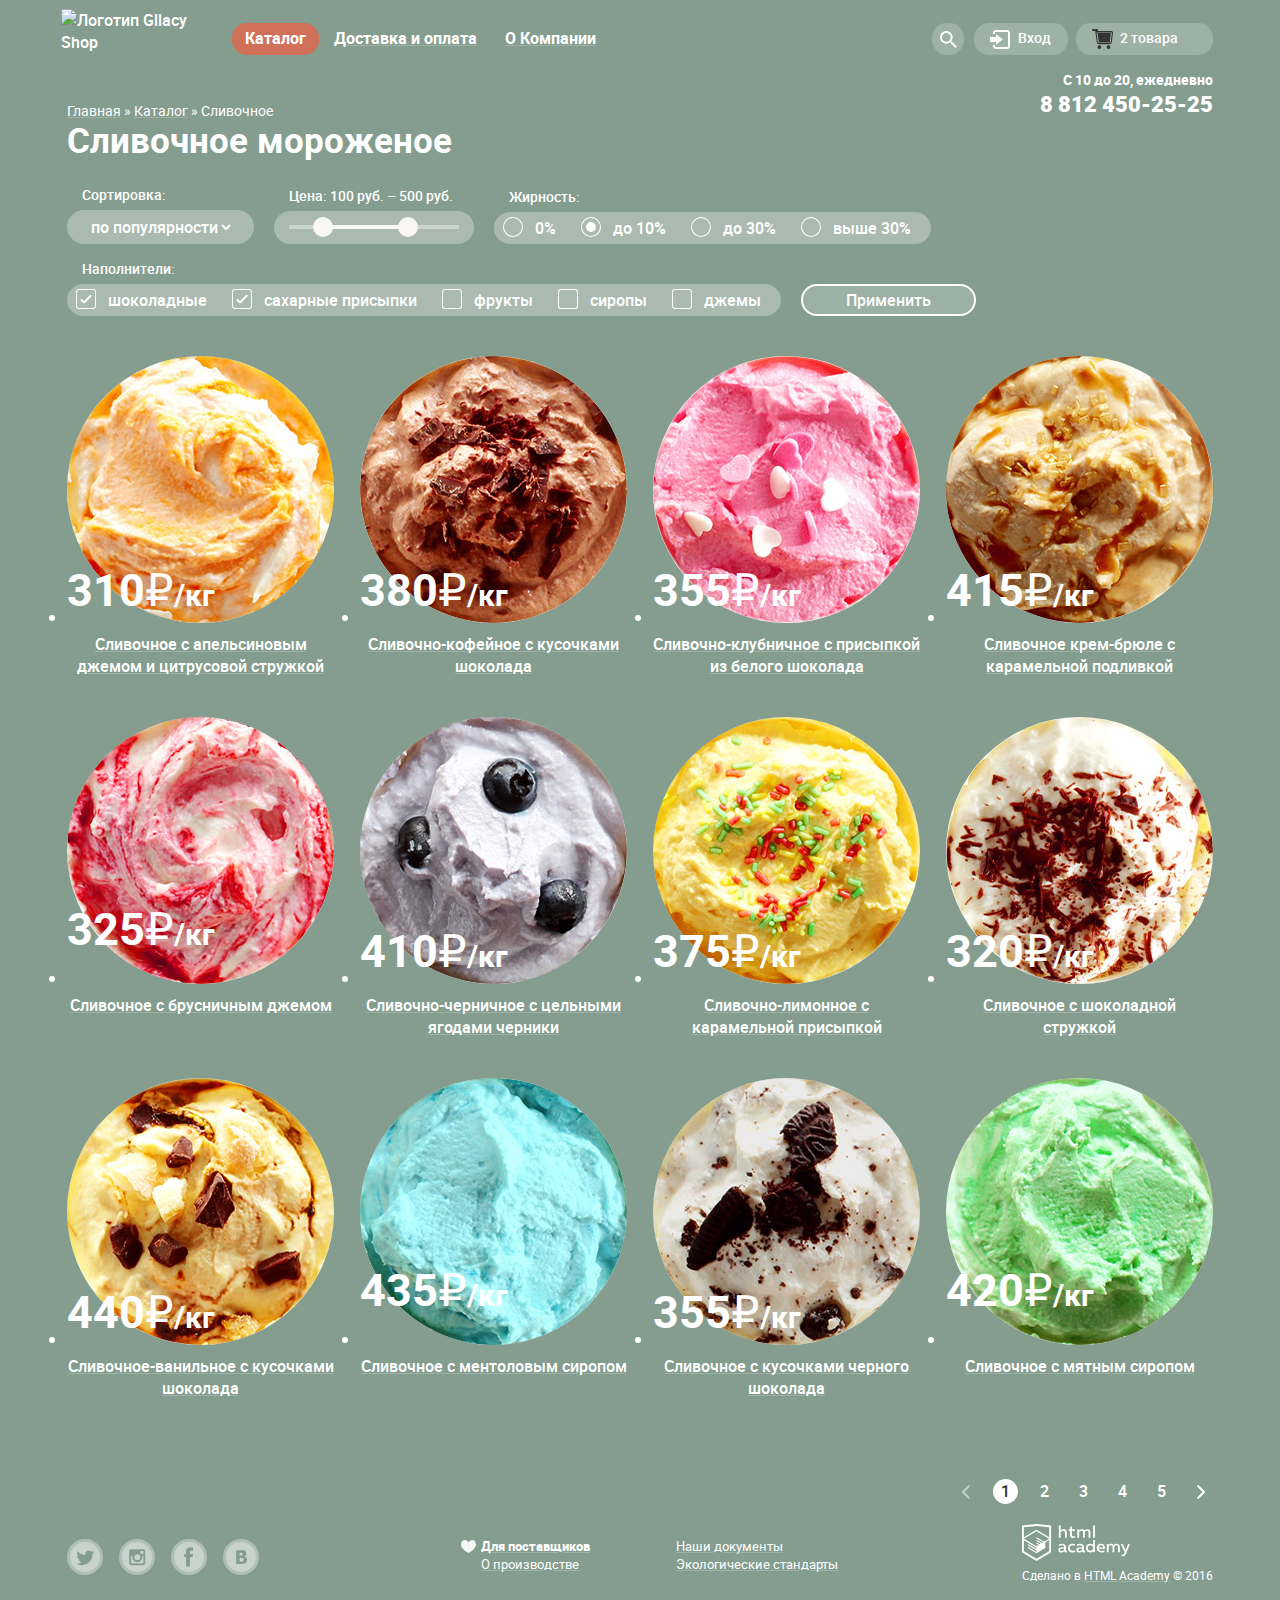
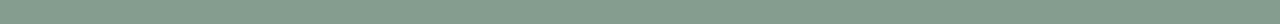
==== catalog-creamy.html @ 4dccfd4b "Добавил слайдер" ====
<!DOCTYPE html>
<html lang="ru">
	
	<head>	
		<meta charset="utf-8">
		<title>HTML Academy: Глейси-каталог-сливочное</title>
		<link rel="stylesheet" href="css/normalize.css">
		<link rel="stylesheet" href="css/style.css">
	</head>
	
	<body>
		
		<header class="main-header">
			<div class="container clearfix">
			
				<div class="logo-container">
					<a href="index.html">
						<img class="logo" src="img/logo.svg" alt="Логотип Gllacy Shop" width="154" height="64">
					</a>
				</div>
				
				<nav class="main-navigation">
					<ul>
						<li class="main-navigation-catalog main-navigation-item">
							<a class="active">Каталог</a>
							
								<ul class="sub-menu hide">
									<li>
										<a class="sub-menu-header" href="#">Новинки</a>
									</li>
									<li>
										<a class="active">Сливочное</a>
									</li>
									<li>
										<a href="#">Щербеты</a>
									</li>
									<li>
										<a href="#">Фруктовый лед</a>
									</li>
									<li>
										<a href="#">Мелорин</a>
									</li>
								</ul>
							
						</li>
						<li class="main-navigation-item">
							<a href="#">Доставка и оплата</a>
						</li>
						<li class="main-navigation-item">
							<a href="#">О Компании</a>
						</li>
					</ul>
				</nav>
			
				<div class="user-block">
					<a class="search-toggle user-block-item" href="#"></a>
					
						<form class="search-form user-block-form hide">
							<div class="field-container">
								<input type="search" name="search" id="search-field" placeholder="Что ищем&#63;">
								<label class="hide" for="search-field">Что ищем&#63;</label>
							</div>
						</form>
					
					<a class="login-toggle user-block-item" href="#">Вход</a>
					
						<form class="login-form user-block-form hide">
							<div class="field-container">
								<input type="email" name="login-email" id="login-email-field" placeholder="Электронная почта">
								<label class="hide" for="login-email-field">Электронная почта</label>
							</div>
							<div class="field-container">
								<input type="password" name="password" id="password-field" placeholder="Пароль">
								<label class="hide" for="password-field">Пароль</label>
							</div>
							<a class="btn" href="#">Войти</a>
							
							<a class="recover" href="#">Забыли пароль&#63;</a>
							<a class="registration" href="#">Новая регистрация</a>
							
						</form>
					
					<a class="bucket-full-toggle user-block-item" href="#">2 товара</a>
					
						<form class="bucket-form user-block-form hide">
							<table>
								
								<tr>
									<td class="cell-1">
										<button class="delete-from-bucket"></button>
									</td>
									<td class="cell-2">
										<div class="bucket-product-photo-container">
											<img class="bucket-product-photo" src="img/product/cream-orange.jpg"
													alt="Сливочное с апельсиновым джемом и цитрусовой стружкой" 
													width="33" height="33">
										</div>
									</td>
									<td class="cell-3">
										<div>Пломбир с апельсиновым джемом</div>
									</td>
									<td class="cell-4">
										<div>1,5 кг х <span class="price-per-kg">200 руб.</span></div>
									</td>
									<td class="cell-5">
										<div>300 руб.</div>
									</td>
								</tr>
								
								<tr>
									<td class="cell-1">
										<button class="delete-from-bucket"></button>
									</td>
									<td class="cell-2">
										<div class="bucket-product-photo-container">
											<img class="bucket-product-photo" src="img/product/strawberry-chocolate.jpg"
													alt="Клубничный пломбир с присыпкой из белого шоколада" 
													width="33" height="33">
										</div>
									</td>
									<td class="cell-3">
										<div>
											Клубничный пломбир с присыпкой из белого шоколада
										</div>
									</td>
									<td class="cell-4">
										<div>1,5 кг х <span class="price-per-kg">300 руб.</span></div>
									</td>
									<td class="cell-5">
										<div>450 руб.</div>
									</td>
								</tr>
								
							</table>
							
							<div class="total">Итого&#58; 750 руб.</div>
							
							<input type="submit" value="Оформить заказ">
						</form>
					
					<div class="header-contacts">
						<p>
							С 10 до 20, ежедневно
							<div class="header-telephone">
								8 812 450-25-25
							</div>
						</p>
					</div>
					
				</div>
				
			</div>
			
		</header>
		
		<div class="main container">
		
			<div class="breadcrumbs">
					<ul>
						<li><a href="index.html">Главная</a>  &raquo;</li>
						<li><a href="#">Каталог</a> &raquo;</li>
						<li><a href="#">Сливочное</a></li>
					</ul>
				</div>
			
			<h1>Сливочное мороженое</h1>
			
			<form class="filters">
			
				<div class="filter-container">
					<label for="sort">Сортировка:</label>
					<div class="filter popularity-filter">
						<select name="sort" id="sort">
							<option value="popularity" selected>по популярности</option>
						</select>
					</div>
				</div>

				<div class="filter-container">
					<label for="price">Цена: 100 руб. &ndash; 500 руб.</label>
					<div class="filter price-filter">
							<div class="scale">
								<div class="bar"></div>
							</div>
							<div class="toggle toggle-min"></div>
							<div class="toggle toggle-max"></div>
					</div>
				</div>
				
				<div class="filter-container">
					<span>Жирность:</span>
					<div class="filter fat-filter">

						<input type="radio" id="fat-0" name="fat" value="0">
						<label for="fat-0">
							<span class="radio-indicator"></span>
							0%
						</label>

						<input type="radio" id="fat-up-to-10" name="fat" value="<10" checked>
						<label for="fat-up-to-10">
							<span class="radio-indicator"></span>
							до 10%
						</label>

						<input type="radio" id="fat-up-to-30" name="fat" value="<30">
						<label for="fat-up-to-30">
							<span class="radio-indicator"></span>
							до 30%
						</label>

						<input type="radio" id="fat-above-30" name="fat" value=">30">
						<label for="fat-above-30">
							<span class="radio-indicator"></span>
							выше 30%
						</label>
					</div>
				</div>
				
				<div class="filter-container">
				<span>Наполнители:</span>
					<div class="filter fill-filter">

						<input type="checkbox" id="filler-chocolate" name="filler"
									value="chocolate" checked>
						<label for="filler-chocolate">
							<span class="checkbox-indicator"></span>
							шоколадные
						</label>

						<input type="checkbox" id="filler-sugar" name="filler"
									value="sugar" checked>
						<label for="filler-sugar">
							<span class="checkbox-indicator"></span>
							сахарные присыпки
						</label>

						<input type="checkbox" id="filler-fruit" name="filler"
									value="fruit">
						<label for="filler-fruit">
							<span class="checkbox-indicator"></span>
							фрукты
						</label>

						<input type="checkbox" id="filler-syrup" name="filler" 
									value="syrup">
						<label for="filler-syrup">
							<span class="checkbox-indicator"></span>
							сиропы
						</label>

						<input type="checkbox" id="filler-jam" name="filler" 
									value="jam">
						<label for="filler-jam">
							<span class="checkbox-indicator"></span>
							джемы
						</label>
					</div>
				</div>
				
				<div class="filter-container">
					<div class="filter">
						<input class="filter-submit" type="submit" value="Применить">
					</div>
				</div>
				
			</form>
			
			<section class="products clearfix">
			
				<ul>
					<li class="product">
						
						<div class="hide-product-container hide">
							<a class="btn" href="#">Быстрый просмотр</a>
						</div>
						
						<div class="product-photo-container">
							<img class="product-photo" src="img/product/cream-orange.jpg"
									alt="Сливочное с апельсиновым джемом и цитрусовой стружкой" 
									width="267" height="267">
						</div>
						<div class="product-price">310&#8381;<span>&#047;кг</span></div>
						<p>
							Сливочное с апельсиновым джемом и цитрусовой стружкой
						</p>
					</li>
					
					<li class="product">
						
						<div class="hide-product-container hide">
							<a class="btn" href="#">Быстрый просмотр</a>
						</div>
						
						<div class="product-photo-container">
							<img class="product-photo" src="img/product/coffee-chocolate.jpg"
									alt="Сливочно-кофейное с кусочками шоколада"
									width="267" height="267">
						</div>
						<div class="product-price">380&#8381;<span>&#047;кг</span></div>
						<p>
							Сливочно-кофейное с кусочками шоколада
						</p>
					</li>
					
					<li class="product">
						
						<div class="hide-product-container hide">
							<a class="btn" href="#">Быстрый просмотр</a>
						</div>
						
						<div class="product-photo-container">
							<img class="product-photo" src="img/product/strawberry-chocolate.jpg"
									alt="Сливочно-клубничное с присыпкой из белого шоколада"
									width="267" height="267">
						</div>
						<div class="product-price">355&#8381;<span>&#047;кг</span></div>
						<p>
							Сливочно-клубничное с присыпкой из белого шоколада
						</p>
					</li>
					
					<li class="product">
						
						<div class="hide-product-container hide">
							<a class="btn" href="#">Быстрый просмотр</a>
						</div>
						
						<div class="product-photo-container">
							<img class="product-photo" src="img/product/creme-brulee-caramel.jpg" 
									alt="Сливочное крем-брюле с карамельной подливкой" 
									width="267" height="267">
						</div>
						<div class="product-price">415&#8381;<span>&#047;кг</span></div>
						<p>
							Сливочное крем-брюле с карамельной подливкой
						</p>
					</li>
					
					<li class="product">
						
						<div class="hide-product-container hide">
							<a class="btn" href="#">Быстрый просмотр</a>
						</div>
						
						<div class="product-photo-container">
							<img class="product-photo" src="img/product/cowberry-jam.jpg"
									alt="Сливочное с брусничным джемом"
									width="267" height="267">
						</div>
						<div class="product-price">325&#8381;<span>&#047;кг</span></div>
						<p>
							Сливочное с брусничным джемом
						</p>
					</li>
					
					<li class="product">
						
						<div class="hide-product-container hide">
							<a class="btn" href="#">Быстрый просмотр</a>
						</div>
						
						<div class="product-photo-container">
							<img class="product-photo" src="img/product/bilberry.jpg"
									alt="Сливочно-черничное с цельными ягодами черники"
									width="267" height="267">
						</div>
						<div class="product-price">410&#8381;<span>&#047;кг</span></div>
						<p>
							Сливочно-черничное с цельными ягодами черники
						</p>
					</li>
					
					<li class="product">
						
						<div class="hide-product-container hide">
							<a class="btn" href="#">Быстрый просмотр</a>
						</div>
						
						<div class="product-photo-container">
							<img class="product-photo" src="img/product/limon-caramel.jpg"
									alt="Сливочно-лимонное с карамельной присыпкой"
									width="267" height="267">
						</div>
						<div class="product-price">375&#8381;<span>&#047;кг</span></div>
						<p>
							Сливочно-лимонное с карамельной присыпкой
						</p>
					</li>
					
					<li class="product">
						
						<div class="hide-product-container hide">
							<a class="btn" href="#">Быстрый просмотр</a>
						</div>
						
						<div class="product-photo-container">
							<img class="product-photo" src="img/product/chocolate-shavings.jpg"
									alt="Сливочное с шоколадной стружкой" 
									width="267" height="267">
						</div>
						<div class="product-price">320&#8381;<span>&#047;кг</span></div>
						<p>
							Сливочное с шоколадной стружкой
						</p>
					</li>
					
					<li class="product">
						
						<div class="hide-product-container hide">
							<a class="btn" href="#">Быстрый просмотр</a>
						</div>
						
						<div class="product-photo-container">
							<img class="product-photo" src="img/product/vanilla-chocolate.jpg"
									alt="Сливочное-ванильное с кусочками шоколада"
									width="267" height="267">
						</div>
						<div class="product-price">440&#8381;<span>&#047;кг</span></div>
						<p>
							Сливочное-ванильное с кусочками шоколада
						</p>
					</li>
					
					<li class="product">
						
						<div class="hide-product-container hide">
							<a class="btn" href="#">Быстрый просмотр</a>
						</div>
						
						<div class="product-photo-container">
							<img class="product-photo" src="img/product/menthol-syrop.jpg"
									alt="Сливочное с ментоловым сиропом"
									width="267" height="267">
						</div>
						<div class="product-price">435&#8381;<span>&#047;кг</span></div>
						<p>
							Сливочное с ментоловым сиропом
						</p>
					</li>
					
					<li class="product">
						
						<div class="hide-product-container hide">
							<a class="btn" href="#">Быстрый просмотр</a>
						</div>
						
						<div class="product-photo-container">
							<img class="product-photo" src="img/product/black-chocolate.jpg"
									alt="Сливочное с кусочками черного шоколада"
									width="267" height="267">
						</div>
						<div class="product-price">355&#8381;<span>&#047;кг</span></div>
						<p>
							Сливочное с кусочками черного шоколада
						</p>
					</li>
					
					<li class="product">
						
						<div class="hide-product-container hide">
							<a class="btn" href="#">Быстрый просмотр</a>
						</div>
						
						<div class="product-photo-container">
						<img class="product-photo" src="img/product/mint-syrop.jpg"
								alt="Сливочное с мятным сиропом"
								width="267" height="267">
						</div>
						<div class="product-price">420&#8381;<span>&#047;кг</span></div>
						<p>
							Сливочное с мятным сиропом
						</p>
					</li>
					
				</ul>
				
			</section>
			
			<div class="paginator">
				<a class="prev disabled" href="#">предыдущая</a>
				<a class="current" href="#">1</a>
				<a href="#">2</a>
				<a href="#">3</a>
				<a href="#">4</a>
				<a href="#">5</a>
				<a class="next" href="#">следущая</a>
			</div>
			
		</div>
		
		<footer class="main-footer">
			<div class="container">
			
				<div class="footer-social">
					<a class="social-btn social-btn-tw" href="#">Твитер</a>
					<a class="social-btn social-btn-inst" href="#">Инстаграм</a>
					<a class="social-btn social-btn-fb" href="#">Фейсбук</a>
					<a class="social-btn social-btn-vk" href="#">Вконтакте</a>
				</div>
				
				<div class="footer-menu">
					<ul>
						<li class="for-providers"><a href="#">Для поставщиков</a></li>
						<li><a href="#">О производстве</a></li>
						<li><a href="#">Наши документы</a></li>
						<li><a href="#">Экологические стандарты</a></li>
					</ul>
				</div>
				
				<div class="copyright">
					<img src="img/copyright-logo.svg" alt="html academy" width="108" height="37">
					<p>
						Сделано в <a href="https://htmlacademy.ru/">HTML Academy</a> &copy; 2016
					</p>
				</div>
				
			</div>
		</footer>
		
	</body>
	
</html>
---- css/style.css ----
@font-face {
    font-family: "Roboto Black";
    src: url("../fonts/roboto-black-webfont.eot");
    src: url("../fonts/roboto-black-webfont.eot?#iefix") format("embedded-opentype"),
         url("../fonts/roboto-black-webfont.woff2") format("woff2"),
         url("../fonts/roboto-black-webfont.woff") format("woff"),
         url("../fonts/roboto-black-webfont.ttf") format("truetype");
    font-weight: normal;
    font-style: normal;

}

@font-face {
    font-family: "Roboto Bold";
    src: url("../fonts/roboto-bold-webfont.eot");
    src: url("../fonts/roboto-bold-webfont.eot?#iefix") format("embedded-opentype"),
         url("../fonts/roboto-bold-webfont.woff2") format("woff2"),
         url("../fonts/roboto-bold-webfont.woff") format("woff"),
         url("../fonts/roboto-bold-webfont.ttf") format("truetype");
    font-weight: normal;
    font-style: normal;

}

@font-face {
    font-family: "Roboto Medium";
    src: url("../fonts/roboto-medium-webfont.eot");
    src: url("../fonts/roboto-medium-webfont.eot?#iefix") format("embedded-opentype"),
         url("../fonts/roboto-medium-webfont.woff2") format("woff2"),
         url("../fonts/roboto-medium-webfont.woff") format("woff"),
         url("../fonts/roboto-medium-webfont.ttf") format("truetype");
    font-weight: normal;
    font-style: normal;

}

@font-face {
    font-family: "Roboto Regular";
    src: url("../fonts/roboto-regular-webfont.eot");
    src: url("../fonts/roboto-regular-webfont.eot?#iefix") format("embedded-opentype"),
         url("../fonts/roboto-regular-webfont.woff2") format("woff2"),
         url("../fonts/roboto-regular-webfont.woff") format("woff"),
         url("../fonts/roboto-regular-webfont.ttf") format("truetype");
    font-weight: normal;
    font-style: normal;
}






/*
	ПРИ МАСШТАБИРОВАНИИ:
	ТЕКСТ НАЧИНАЕТ ПО-ДРУГОМУ ПЕРЕНОСИТЬСЯ И ЛОМАЕТ СЕТКУ
	radio button В ФИЛЬТРЕ (ОТМЕЧЕННЫЙ) НАЧИНАЕТ ВИЗУАЛЬНО СМЕЩАТЬСЯ

	СЛАЙДЕР:
	СОСТОЯНИЕ ССЫЛОК (ПРИ НАВЕДЕНИИ) ПРИ 2-ОМ И 3-ЕМ СЛАЙДЕ?
*/


html {
	padding: 0;
	margin: 0;
}

body {
	font: 16px / 22px "Roboto Medium", Helvetica, sans-serif;
	
	color: #ffffff;
	background-color: #849d8f;
}

.body-content {
	font: 16px / 22px "Roboto Medium", Helvetica, sans-serif;
	
	color: #ffffff;
	background-repeat: no-repeat;
	background-position: top center;
	
	transition: background-image 0.5s ease, background-color 0.5s ease;
}

.body-content::before,
.body-content::after {
	content: "";
	
	visibility: hidden;
}

.body-content::before,
.body-content::after {
	background-image: url(../img/slide-3.png);
}

.body-content::after {
	background-image: url(../img/slide-2.png);
}

h1 {
	margin-top: 0px;

	font: 35px / 41px "Roboto Bold", Helvetica, sans-serif;

	color: #ffffff;
}

h2 {
	font: 35px / 41px "Roboto Bold", Helvetica, sans-serif;

	color: #ffffff;
}

a {
	color: white;
	text-decoration-color: #9db1a5;
}

a:hover,
a:active {
	color: #ffbc9e;
	text-decoration-color: #ffbc9e;
}

.clearfix::after {
	content: "";
	display: table;
	clear: both;
}

.btn,
input[type="submit"] {
	display: inline-block;
	padding: 10px 20px;
	
	vertical-align: top;
	font: 18px / 24px "Roboto Bold", Helvetica, sans-serif;
	
	background: linear-gradient(to bottom, #f16742, #e54a35);
	border-radius: 20px;
	color: white;
	cursor: pointer;
	box-shadow: 0 2px 2px 0 #9e4334;
	outline: none;
	border: none;
	text-decoration: none;
}

.btn:hover,
input[type="submit"]:hover {
	background: linear-gradient(to bottom, #f58669, #ec6f5e);
	color: white;
	box-shadow: 0 2px 2px 0 #ac1000;
	outline: none;
	border: none;
}

.btn:active,
input[type="submit"]:active {
	background: linear-gradient(to top, #e1613e, #d74632);
	box-shadow: inset 0 2px 2px 0 #ac1000;
	outline: none;
	border: none;
}

.field-container input,
.field-container textarea {
	padding: 10px 15px;
	
	border-radius: 5px;
	border: 1px solid #d3d3d2;
}

.field-container input:hover,
.field-container textarea:hover {
	box-shadow: 0 0 0 1px #d3d3d2;
}

.field-container input:focus,
.field-container textarea:focus {
	box-shadow: 0 0 0 1px #8fbdec;
	outline: none;
}

.field-container input:focus + label,
.field-container textarea:focus + label {
	display: inline;
	color: #8fbdec;
}

/*Не работает даже с префиксами*/
.field-container input:focus::placeholder,
.field-container textarea:focus::placeholder {
	color: transparent;
}

/*Как проверить, что поле заполнено?*/

.field-container {
	position: relative;
}

.subscribe-form .field-container {
	display: inline-block;
	
	vertical-align: top;
}

.field-container label {
	position: absolute;
	top: -15px;
	left: 10px;
	
	font: 11px / 13px "Roboto Regular", Helvetica, sans-serif;
}

.hide {
	display: none;
}

.container {
	width: 1146px;
	margin: 0 auto;
	padding: 0px 27px;
}

.modal-overlay {
	position: fixed;
	top: 0;
	left: 0;
	z-index: 90;
	
	width: 100%;
	height: 100%;
	
	background: rgba(0, 0, 0, 0.5);
}











.main-header {
	padding-top: 9px;
	margin-bottom: 30px;
}

.main-header .logo {
	float: left;
	margin-left: -6px;
}




.main-navigation {
	position: relative;
	
	float: left;
	margin-top: 20px;
	margin-left: 17px;
	
	font: 0 / 18px "Roboto Bold", Helvetica, sans-serif;
}

.main-navigation ul {
	padding-left: 0;
	
	list-style: none;
}

.main-navigation-item {
	display: inline-block;
	margin-right: 2px;
	
	vertical-align: top;
	font-size: 16px;
}

.main-navigation-item > a {
	padding: 4px 13px 6px 13px;

	text-decoration: underline;
	-webkit-text-decoration-color: #9db1a5; /*Не работает в Chrome*/
	text-decoration-color: #9db1a5;
	/*Добавить отступ подчеркивания от текста*/
	
	border-radius: 15px;
}

.main-navigation-item > a:hover {
	text-decoration: none;
	background: #f7f6f3;
	color: #333333;
}

.main-navigation-item > a:active {
	text-decoration: none;
	background: #f7f6f3;
	color: #333333;
	box-shadow: inset 0 2px 1px #696969;
}

.main-navigation-item > .active {
	background: #d07058;
	text-decoration: none;
	cursor: pointer;
}

/*Запретить выделение текста при двойном клике*/
.main-navigation-item > .active:hover {
	background: #d07058;
	text-decoration: none;
	color: white;
}






.main-navigation-catalog:hover .sub-menu {
	display: block;
}

/*Как подcветить пункт основного меню при наведении на подменю?/
/*Пункт "Новинки" подчеркивание и padding*/

/*Опустить подменю*/
/*
	Есть ли у последней ссылки подменю отступ от нижнего края
	выпадающего списка?
*/
.main-navigation-catalog .sub-menu {
	position: absolute;
	top: 25px;
	left: -7px;
	z-index: 30;
	
	width: 143px;
	
	background: #f8f7f4;
}

.sub-menu {
	padding-bottom: 8px;
	
	border-radius: 5px;
}

.sub-menu a {
	display: block;
	padding: 8px 9px 7px 20px;
	
	font: 14px / 16px "Roboto Regular", Helvetica, sans-serif;
	
	color: #323232;
	text-decoration: none;
}

.sub-menu a:hover {
	background: #fbded7;
}

.sub-menu a:active {
	background: #f6b5a5;
}

/*Запретить выделение текста при двойном клике*/
.sub-menu .active,
.sub-menu .active:hover,
.sub-menu .active:active {
	background: #d07058;
	color: white;
	cursor: pointer;
}

.sub-menu .sub-menu-header {
	margin: 0 9px 0 6px;
	padding: 10px 10px 12px 14px;
	
	font: 14px / 16px "Roboto Bold", Helvetica, sans-serif;
	
	border-bottom: 1px solid #d1d0ce;
}






.user-block {
	position: relative;
	
	float: right;
	margin-top: 14px;
	
	font: 14px / 16px "Roboto Medium", Helvetica, sans-serif;
}

.user-block .user-block-item {
	display: inline-block;
	padding: 7px 0 9px 44px;
	margin-left: 5px;
	
	vertical-align: middle;
	
	background-color: #9db1a5;
	background-repeat: no-repeat;
	border-radius: 15px;
	
	/*сделать только для главной страницы*/
	transition: background-color 0.5s ease;
}

.user-block .user-block-item:hover {
	background-color: #f7f6f3;
	color: #333333;
}

.user-block .search-toggle {
	padding: 16px;
	
	background-image: url(../img/search-icon.svg);
	background-position: center;
}

.user-block .search-toggle:hover {
	background-image: url(../img/search-icon-active.svg);
}

.user-block-item:hover + .user-block-form,
.user-block .search-form:hover,
.user-block .login-form:hover,
.user-block .bucket-form:hover {
	position: absolute;
	z-index: 30;
	
	display: block;
	
	background: #f8f7f4;
	border-radius: 5px;
}

/*Не подсвечивается кнопка поиска при наведении на форму*/
/*Опустить форму*/
.user-block .search-form {
	left: -162px;
		
	padding: 20px 15px;
	
	font: 14px / 24px "Roboto Regular", Helvetica, sans-serif; 
}

.search-form input {
	width: 239px;
}

.user-block .login-toggle {
	padding-right: 17px;
	margin-left: 7px;
	
	background-image: url(../img/login-icon.svg);
	background-position: 16px center;
	text-decoration: none;
}

.user-block .login-toggle:hover {
	padding-right: 17px;
	margin-left: 7px;
	
	background-image: url(../img/login-icon-active.svg);
	background-position: 16px center;
}

/*Не подсвечивается кнопка входа при наведении на форму*/
/*Опустить форму*/
.user-block .login-form {
	left: -166px;
	
	width: 277px;
	padding: 20px 20px;
	
	font: 14px / 24px "Roboto Regular", Helvetica, sans-serif;
}

.login-form input {
	width: 239px;
	margin-bottom: 20px;
}

.login-form .recover,
.login-form .registration {
	margin-right: 15px;
	
	font: 13px / 24px "Roboto Regular", Helvetica, sans-serif;
	
	color: #323232;
	text-decoration-color: #323232;
}

.login-form .recover:hover,
.login-form .registration:hover,
.login-form .recover:active,
.login-form .registration:active {
	color: #e84d37;
	text-decoration-color: #e84d37;
}

.user-block .btn {
	float: left;
	padding: 10px 25px;
	margin-right: 20px;
	
	border-radius: 15px;
	color: #fefefe;
}

.user-block .bucket-empty-toggle,
.user-block .bucket-full-toggle {
	padding-right: 35px;
	
	background-position: 16px center;
	text-decoration: none;
}

.user-block .bucket-empty-toggle {
	background-image: url(../img/bucket-empty.svg);
}

.user-block .bucket-empty-toggle:hover {
	background-image: url(../img/bucket-empty-active.svg);
}

.user-block .bucket-full-toggle {
	background-image: url(../img/bucket-full.svg);
}

/*Сделать цвет корзины внутри красным*/
.user-block .bucket-full-toggle:hover {
	background-image: url(../img/bucket-full.svg);
}

.user-block .bucket-form {
	left: -200px;
	
	width: 495px;
	padding: 16px;
	
	font: 13px / 16px "Roboto Regular", Helvetica, sans-serif;
	
	color: #323232;
}

.bucket-product-photo-container {
	border-radius: 50%;
	overflow: hidden;
}

.bucket-form table {
	margin-bottom: 10px;
	
	border-spacing: 10px;
	border-bottom: 1px solid #ccccc9;
}

/*Как увеличить отступ от нижнего tr до границы таблицы?*/

.bucket-form table td {
	vertical-align: middle;
	
	cursor: default;
	/*outline: 1px solid green;*/
}

.bucket-form .cell-1 {
	position: relative;
}

.bucket-form .cell-3 {
	width: 230px;
}

.bucket-form .price-per-kg {
	opacity: 0.5;
}

.bucket-form .total {
	float: right;
	margin-bottom: 10px;
	
	font: 15px / 18px "Roboto Bold", Helvetica, sans-serif;
	
	cursor: default;
}

.bucket-form input[type="submit"] {
	float: right;
	clear: both;
}

.delete-from-bucket {
	position: absolute;
	top: 10px;
	left: -10px;
	
	width: 10px;
	height: 10px;
	
	font-size: 0;
	
	border: 0;
	outline: 0;
	cursor: pointer;
	background-color: #f8f7f4;
}

.delete-from-bucket::before,
.delete-from-bucket::after {
	content: "";
	position: absolute;
	top: 4px;
	left: -1px;
	
	width: 14px;
	height: 1px;
	background-color: #323232;
	border-radius: 1px;
}

.delete-from-bucket::before {
	transform: rotate(45deg);
}

.delete-from-bucket::after {
	transform: rotate(-45deg);
}







.header-contacts {
	position: absolute;
	right: 0;
	z-index: 5;
}

.header-contacts p {
	margin: 0;
	margin-top: 17px;
	
	font: 14px / 16px "Roboto Bold", Helvetica, sans-serif;
	text-align: right;
	
	cursor: default;
}

.header-telephone {
	margin-top: 4px;
	
	font: 22px / 24px "Roboto Black", Helvetica, sans-serif;
	
	cursor: default;
}











body > input[type="radio"] {
	display: none;
}

.slider {
	padding-top: 270px;
	margin-bottom: 40px;
	
	text-align: center;
	
	color: #ffffff;
	/*background: url(../img/slider-icecream.png) no-repeat top center;*/
}

.slider-container {
	position: relative;
}

.slide {
	display: none;
}

.slide-title {
	width: 700px;
	margin: 0 auto;
	margin-bottom: 30px;
	
	font: 60px / 60px "Roboto Black", Helvetica, sans-serif;
}

.slide-btn {
	padding: 12px 50px;
	
	font: 32px / 44px "Roboto Bold", Helvetica, sans-serif;
	font-size: 32px;
	
	background: #f26843;
	background: linear-gradient(to bottom, #f26843 0%, #e74a35 100%);
	border-radius: 100px;
}

.slide-btn:hover {
	background: linear-gradient(to bottom, #f58669 0%, #ec6f5e 100%);
}

.slide-btn:active {
	background: linear-gradient(to bottom, #d84327 0%, #e1613e 100%);
}

.slider-controls {
	position: absolute;
	bottom: 25px;
	left: 0;
	z-index: 20;
	
	font-size: 0;
}

.slider-controls label {
	display:inline-block;
	width: 17px;
	height: 17px;
	margin-right: 8px;
	
	vertical-align: top;
	
	background-color: transparent;
	border: 2px solid #ffffff;
	border-radius: 50%;
	cursor: pointer;
	outline: none;
}

#slider-btn-1:checked ~ .body-content #slide-1,
#slider-btn-2:checked ~ .body-content #slide-2,
#slider-btn-3:checked ~ .body-content #slide-3 {
	display: block;
}

#slider-btn-1:checked ~ .body-content {
	background-color: #849d8f;
	background-image: url(../img/slide-1.png);
}

#slider-btn-1:checked ~ .body-content .user-block-item {
	background-color: #9db1a5;
}

#slider-btn-2:checked ~ .body-content .user-block-item {
	background-color: #a5b0bd;
}

#slider-btn-3:checked ~ .body-content .user-block-item {
	background-color: #bcada7;
}

#slider-btn-1:checked ~ .body-content .user-block-item:hover,
#slider-btn-2:checked ~ .body-content .user-block-item:hover,
#slider-btn-3:checked ~ .body-content .user-block-item:hover {
	background-color: #f7f6f3;
	color: #333333;
}

#slider-btn-2:checked ~ .body-content {
	background-color: #8996a6;
	background-image: url(../img/slide-2.png);
}

#slider-btn-3:checked ~ .body-content {
	background-color: #9d8b84;
	background-image: url(../img/slide-3.png);
}

#slider-btn-1:checked ~ .body-content label[for="slider-btn-1"],
#slider-btn-2:checked ~ .body-content label[for="slider-btn-2"],
#slider-btn-3:checked ~ .body-content label[for="slider-btn-3"] {
	background-color: #ffffff;
}











.stock {
	width: 520px;
	padding: 23px 20px;
	padding-top: 16px;
	margin-bottom: 40px;
	
	font: 18px / 22px "Roboto Bold", Helvetica, sans-serif;
	
	border-radius: 15px;
}

.stock .btn {
	float: right;
	padding: 10px 22px;
	margin-top: 27px;
	
	border-radius: 20px;
}

.stock h2 {
	margin-top: 0;
	margin-bottom: 14px;
	
	cursor: default;
}

.stock p {
	margin-top: 14px;
	
	font-size: 18px;
	
	cursor: default;
}

.raspberry {
	float: left;
	
	background: #940016 url(../img/stock-raspberry.jpg) no-repeat;
}

.chocolate {
	float: right;
	
	background: #4c2612 url(../img/stock-chocolate.jpg) no-repeat;
}








.products {
	margin-bottom: 40px;
}

.products ul {
	margin: 0px;
	padding: 0px;
}

.product {
	position: relative;
	
	float: left;
	width: 267px;
	margin-right: 26px;
}

.product:hover {
	z-index: 20;
}

.product:hover p {
	text-decoration: none;
	
}

.products li {
	margin-bottom: 40px;
} 

.product:nth-child(4n) {
	margin-right: 0;
}

.product-photo-container {
	width: 267px;
	height: 267px;
	margin-bottom: 10px;
	
	border-radius: 50%;
	overflow: hidden;
	
	background: green;
}

.product-price {
	position: absolute;
	bottom: 60px;
	
	font: 45px / 45px "Roboto Bold", Helvetica, sans-serif;
	
	cursor: default;
}

.product-price span {
	font: 30px / 45px "Roboto Bold", Helvetica, sans-serif;
}

.product p {
	margin: 0;
	
	font: 16px / 22px "Roboto Medium", Helvetica, sans-serif;
	text-align: center;
	white-space: normal;
	
	text-decoration: underline;
	-webkit-text-decoration-color: #9db1a5; /*Не работает в Chrome*/
	text-decoration-color: #9db1a5;
	/*Добавить отступ подчеркивания от текста*/
	cursor: default;
}

.hit-container {
	position: absolute;
	
	width: 61px;
	height: 61px;
	
	border-radius: 50%;
	overflow: hidden;
}

.product .hide-product-container {
	position: absolute;
	top: -10px;
	left: -10px;
	z-index: -10;
	
	width: 287px;
	padding: 350px 0 20px 0;
	
	text-align: center;
	
	background: #9db1a5;
	border-radius: 5px;
}

.product:hover .hide-product-container {
	display: block;
}








.features-container {
	margin-bottom: 40px;
	padding: 10px 30px;
	
	font: 16px / 22px "Roboto Regular", Helvetica, sans-serif;
	
	background: #f1e6d0 url(../img/features.jpg);
	border-radius: 15px;
	color: #323232;
}

.features-title {
	font: 24px / 30px "Roboto Medium", Helvetica, sans-serif;
}

.features-left-column {
	float: left;
}

.features-right-column {
	float: right;
}

.feature {
	width: 470px;
	padding-left: 70px;
	
	font-family: "Roboto Regular", Helvetica, sans-serif;
}

.feature p {
	margin: 0;
}

.feature-production {
	background: url(../img/feature-icecream.png) no-repeat;
}

.feature-natural {
	background: url(../img/feature-leaf.png) no-repeat;
}

.feature-cooperation {
	background: url(../img/feature-cow.png) no-repeat;
}

.feature-termopack {
	background: url(../img/feature-thermometer.png) no-repeat;
}






.advanced-options {
	margin-bottom: 40px;
}

.blog {
	float: left;
	width: 520px;
	padding: 0 20px;
	
	border-radius: 15px;
	background: white url(../img/blog.jpg) no-repeat;
	color: #323232;
}

.blog p {
	width: 300px;
	margin-bottom: 92px;
	
	font: 16px / 22px "Roboto Medium", Helvetica, sans-serif;
}

.blog a {
	font: 24px / 30px "Roboto Bold", Helvetica, sans-serif;
	
	color: #323232;
	text-decoration-color: #323232;
}

.blog a:hover,
.blog a:active {
	color: #e84d37;
	text-decoration-color: #e84d37;
}

.subscribe {
	float: right;
	width: 520px;
	padding: 0 20px;
	padding-top: 18px;
	
	font: 16px / 22px "Roboto Regular", Helvetica, sans-serif;
	
	border-radius: 15px;
	background: #f8f7f4 url(../img/subscribe.jpg) no-repeat;
	color: #5a5a5a;
}

.subscribe p {
	padding-right: 5px;
	margin-bottom: 35px;
}

.subscribe-form {
	margin-bottom: 39px;
	
	font: 16px / 24px "Roboto Regular", Helvetica, sans-serif;
}

.subscribe-form input[type="email"] {
	width: 326px;
	margin-right: 10px;
}







/*Вставить интерактивную карту*/
.map {
	height: 430px;
		
	color: #323232;
	background: url(../img/map.jpg) no-repeat;
	background-size: 100%;
}

.contacts-container {
	position: relative;
	
	width: 1146px;
	height: 430px;
	margin: 0 auto;
}

.map-contacts {
	position: absolute;
	top: 50px;
	right: 0;
	
	width: 250px;
	padding: 30px 25px;
	
	font: 14px / 20px "Roboto Regular", Helvetica, sans-serif;

	background: #fefefe;
	border-radius: 15px;
}

.contact-address span {
	font: 18px / 24px "Roboto Bold", Helvetica, sans-serif;
}

.contact-telephone span {
	font: 18px / 22px "Roboto Bold", Helvetica, sans-serif;
}

.feedback-form {
	position: fixed;
	top: 300px;
	left: 50%;
	z-index: 100;
	
	margin-left: -260px; /*Подправить*/
	padding: 15px 25px 5px;
	width: 477px;
	
	border-radius: 10px;
	background: #f8f7f4;
}

.feedback-form span {
	font: 24px / 28px "Roboto Medium", Helvetica, sans-serif;
	
	color: #323232;
}

.feedback-form form {
	position: relative;
	
	margin-top: 20px;
	font: 16px / 24px "Roboto Regular", Helvetica, sans-serif;
}

.feedback-form input,
.feedback-form textarea {
	margin-bottom: 20px;
}

.feedback-form input[type="text"],
.feedback-form input[type="email"] {
	width: 265px;
}

/*Сделать, чтобы размеры поля нельзя было поменять*/
.feedback-form textarea {
	width: 444px;
}

.feedback-form input[type="submit"] {
	float: right;
	
	border-radius: 25px;
}

.close-feedback-form {
	position: absolute;
	top: 5px;
	right: 5px;
	
	width: 40px;
	height: 40px;
	
	font-size: 0;
	
	border: 0;
	outline: 0;
	cursor: pointer;
	background-color: #f8f7f4;
}

.close-feedback-form::before,
.close-feedback-form::after {
	content: "";
	position: absolute;
	/*top: 9px;
	left: 1px;*/
	top: 20px;
	right: 5px;
	
	width: 30px;
	height: 4px;
	background-color: #323232;
	border-radius: 1px;
}

.close-feedback-form::before {
	transform: rotate(45deg);
}

.close-feedback-form::after {
	transform: rotate(-45deg);
}











.footer-social {
	float: left;
	padding-top: 35px;
}

.footer-social .social-btn {
	display: inline-block;
	width: 30px;
	height: 30px;
	margin-right: 12px;
	
	vertical-align: top;
	font-size: 0;
	
	border: 3px solid #c2cec7;
	border-radius: 50%;
}

.social-btn-tw {
	background: url(../img/tweeter.svg) center no-repeat;
	opacity: 0.7;
}

.social-btn-tw:hover,
.social-btn-inst:hover,
.social-btn-fb:hover,
.social-btn-vk:hover {
	opacity: 1;
}

.social-btn-tw:active,
.social-btn-inst:active,
.social-btn-fb:active,
.social-btn-vk:active {
	opacity: 0.8;
	box-shadow: inset 0 2px 2px #9b9b9b;
}

.social-btn-inst {
	background: url(../img/instagram.svg) center no-repeat;
	opacity: 0.7;
}

.social-btn-fb {
	background: url(../img/fb.svg) center no-repeat;
	opacity: 0.7;
}

.social-btn-vk {
	background: url(../img/vk.svg) center no-repeat;
	opacity: 0.7;
}






.footer-menu {
	float: left;
	padding-left: 150px;
	margin-top: 20px;
	
	text-align: center;
}

.footer-menu ul {
	list-style: none;
	
	font: 13px / 18px "Roboto Regular", Helvetica, sans-serif;
	-moz-column-count: 2;
	column-count: 2;
	text-align: left;
}

.footer-menu li {
	padding-left: 20px;
}

.footer-menu .for-providers {
	font: 13px / 18px "Roboto Bold", Helvetica, sans-serif;
	
	background: url(../img/heart.svg) no-repeat 0 center;
}




.copyright {
	float: right;
	padding-top: 20px;
	padding-bottom: 40px;
}

.copyright p {
	margin: 0;
	
	font: 12px / 18px "Roboto Regular", Helvetica, sans-serif;
}






.breadcrumbs ul {
	margin: 0;
	padding: 0;
	
	font: 14px / 16px "Roboto Regular", Helvetica, sans-serif;
	column-count: 2;
}

.breadcrumbs li {
	display: inline-block;
	
	vertical-align: top;
}

.breadcrumbs li:last-child a {
	text-decoration: none;
}






.filters {
	margin-bottom: 40px;
}

.filter-container > label,
.filter-container > span {
	margin-left: 15px;
	
	font: 14px / 16px "Roboto Medium", Helvetica, sans-serif;
}

.filter-container {
	display: inline-block;
	margin-right: 16px;
	
	vertical-align: bottom;
}

.filter-container:nth-child(2) {
	width: 200px;
}

.filter {
	padding: 5px 20px;
	margin-top: 5px;
	
	border-radius: 20px;
	background: #aabab0;
}

.filter label,
.filter select {
	font: 16px / 18px "Roboto Medium", Helvetica, sans-serif;
	
	cursor: pointer;
}

.fill-filter label,
.fat-filter label {
	position: relative;
	
	margin-left: 21px;
	margin-right: 32px;
}

.fill-filter label:last-child,
.fat-filter label:last-child{
	margin-right: 0;
}

.filter input[type="checkbox"],
.filter input[type="radio"]{
	display: none;
}

.filter label .checkbox-indicator {
	position: absolute;
	left: -32px;
	
	width: 20px;
	height: 20px;
	
	border-radius: 3px;
	box-shadow: inset 0 0 0 1px #ffffff;
}

.filter label .checkbox-indicator:hover,
.filter label:hover .checkbox-indicator {
	box-shadow: inset 0 0 0 2px #ffffff;
}

.filter input[type="checkbox"]:checked + label .checkbox-indicator::before {
	content: "";
	position: absolute;
	top: 11px;
	left: 4px;
	
	width: 5px;
	height: 2px;
	
	background: #ffffff;
	transform: rotate(45deg);
	border-radius: 1px;
}

.filter input[type="checkbox"]:checked + label .checkbox-indicator::after {
	content: "";
	position: absolute;
	top: 9px;
	left: 6px;
	
	width: 11px;
	height: 2px;
	
	background: #ffffff;
	transform: rotate(-45deg);
	border-radius: 1px;
}

.filter label .radio-indicator {
	position: absolute;
	left: -32px;
	
	width: 20px;
	height: 20px;
	
	border-radius: 50%;
	box-shadow: inset 0 0 0 1px #ffffff;
}

.filter label .radio-indicator:hover,
.filter label:hover .radio-indicator {
	box-shadow: inset 0 0 0 2px #ffffff;
}

.filter input[type="radio"]:checked + label .radio-indicator::after {
	content: "";
	position: absolute;
	top: 5px;
	left: 5px;
	
	width: 10px;
	height: 10px;
	
	background: #ffffff;
	border-radius: 50%;
}

.filters .filter-container:last-child .filter {
	padding: 0;
	margin-top: 40px;
	
	border-radius: 20px;
	background: #aabab0;
}

.popularity-filter select {
	border: none;
	outline: none;
	background: #aabab0;
	color: white;
}

.price-filter {
	position: relative;
	
	padding: 14px 15px 5px 15px;
	height: 14px;
}

.price-filter .scale {
	height: 4px;
	
	background: #cbd4cd;
}

.price-filter .bar {
	margin-left: 20%;
	width: 50%;
	height: 4px;
	
	background: #f8f7f4;
}

.price-filter .toggle {
	position: absolute;
	top: 6px;
	left: 0;
	
	width: 20px;
	height: 20px;
	
	background: #f8f7f4;
	border-radius: 50%;
	cursor: pointer;
}

.price-filter .toggle-min {
	left: 39px;
}

.price-filter .toggle-max {
	left: 124px;
}

.filter .filter-submit {
	padding: 7px 45px;
	
	font: 16px / 18px "Roboto Medium", Helvetica, sans-serif;
	
	color: #fbfcfb;
	box-shadow: inset 0 0 0 2px #fbfcfb;
	background: #9cb0a4;
}

.filter .filter-submit:hover {
	color: #353535;
	background: #fbfcfb;
	box-shadow: inset 0 0 0 2px #fbfcfb;
}

.filter .filter-submit:active {
	color: #353535;
	background: #eaeaea;
	box-shadow: inset 0 2px 0 0 #8e8e8e;
}







.paginator {
	font: 16px / 18px "Roboto Medium", Helvetica, sans-serif;
	text-align: right;
}

.paginator a {
	display: inline-block;
	width: 25px;
	height: 22px;
	margin-left: 10px;
	padding-top: 3px;
	
	vertical-align: bottom;
	text-align: center;
	
	border-radius: 50%;
	text-decoration: none;
}

.paginator a:hover {
	background: #9db1a5;
	color: #ffffff;
}

.paginator .prev,
.paginator .next {
	position: relative;
	
	font-size: 0;
}

.paginator .prev::after,
.paginator .prev::before,
.paginator .next::after,
.paginator .next::before {
	content: "";
	position: absolute;
	
	width: 10px;
	height: 2px;
	
	border-radius: 1px;
	background: #ffffff;
}

.paginator .prev::after {
	top: 15px;
	left: 7px;
	
	transform: rotate(45deg);
}

.paginator .prev::before {
	top: 9px;
	left: 7px;
	
	transform: rotate(-45deg);
}

.paginator .next::after {
	top: 9px;
	right: 7px;
	
	transform: rotate(45deg);
}

.paginator .next::before {
	top: 15px;
	right: 7px;
	
	transform: rotate(-45deg);
}

.paginator .current,
.paginator .current:hover {
	background: #ffffff;
	color: #323232;
}

/*Убрать фон при наведении*/
.paginator .disabled {
	opacity: 0.5;
	cursor: default;
	background-color: transparent;
}
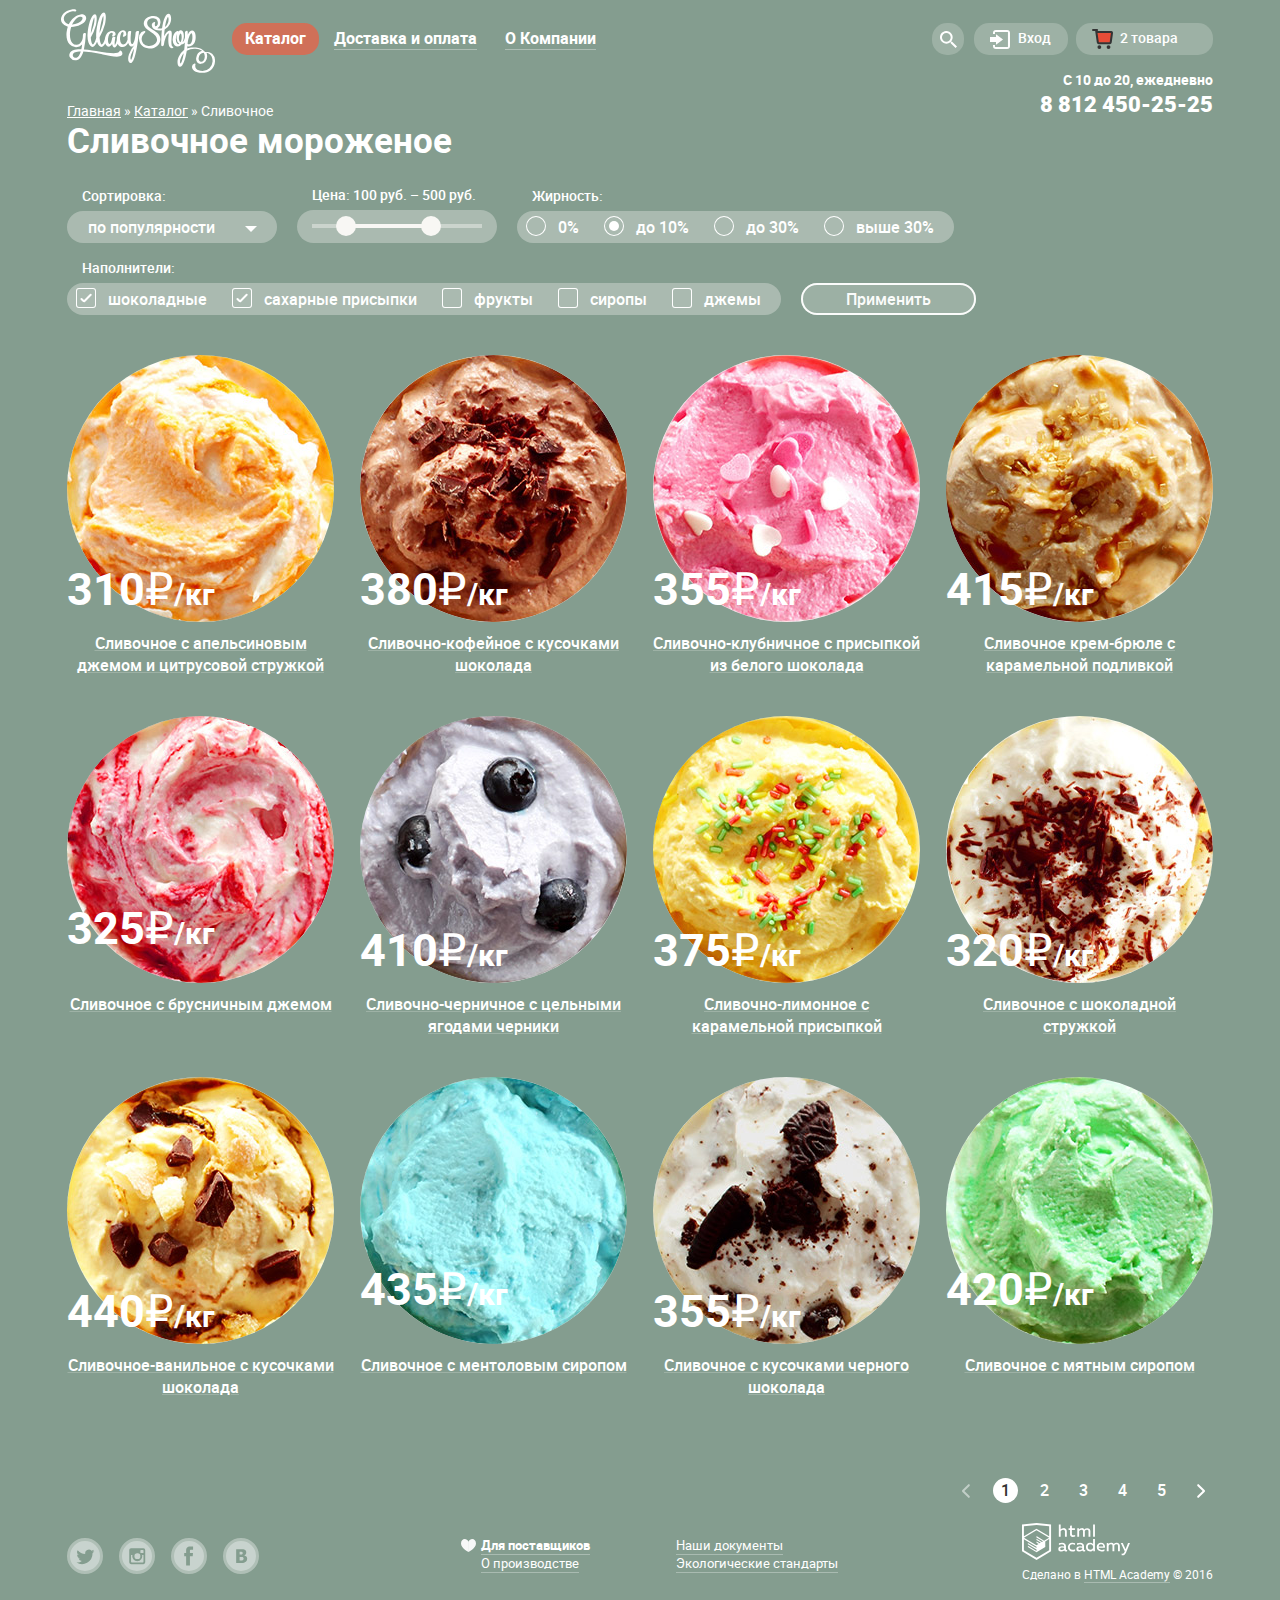
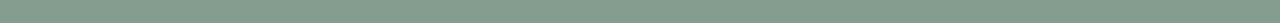
==== commit 9d8e44e1: "Мелкие исправления" ====
--- a/catalog-creamy.html
+++ b/catalog-creamy.html
@@ -15,7 +15,7 @@
 			
 				<div class="logo-container">
 					<a href="index.html">
-						<img class="logo" src="img/logo.svg" alt="Логотип Gllacy Shop" width="154" height="64">
+						<img class="logo" src="img/main-logo.svg" alt="Логотип Gllacy Shop" width="154" height="64">
 					</a>
 				</div>
 				
@@ -24,23 +24,27 @@
 						<li class="main-navigation-catalog main-navigation-item">
 							<a class="active">Каталог</a>
 							
-								<ul class="sub-menu hide">
-									<li>
-										<a class="sub-menu-header" href="#">Новинки</a>
-									</li>
-									<li>
-										<a class="active">Сливочное</a>
-									</li>
-									<li>
-										<a href="#">Щербеты</a>
-									</li>
-									<li>
-										<a href="#">Фруктовый лед</a>
-									</li>
-									<li>
-										<a href="#">Мелорин</a>
-									</li>
-								</ul>
+							<div class="sub-menu-container hide">
+								<div class="sub-menu">
+									<ul>
+										<li>
+											<a class="sub-menu-header" href="#">Новинки</a>
+										</li>
+										<li>
+											<a class="active">Сливочное</a>
+										</li>
+										<li>
+											<a href="#">Щербеты</a>
+										</li>
+										<li>
+											<a href="#">Фруктовый лед</a>
+										</li>
+										<li>
+											<a href="#">Мелорин</a>
+										</li>
+									</ul>
+								</div>
+							</div>
 							
 						</li>
 						<li class="main-navigation-item">
@@ -55,88 +59,104 @@
 				<div class="user-block">
 					<a class="search-toggle user-block-item" href="#"></a>
 					
-						<form class="search-form user-block-form hide">
-							<div class="field-container">
-								<input type="search" name="search" id="search-field" placeholder="Что ищем&#63;">
-								<label class="hide" for="search-field">Что ищем&#63;</label>
-							</div>
-						</form>
+					<div class="search-form-container user-block-form-container hide">
+						<div class="search-form user-block-form">
+							
+							<form>
+								<div class="field-container">
+									<input type="search" name="search" id="search-field" placeholder="Что ищем&#63;">
+									<label class="hide" for="search-field">Что ищем&#63;</label>
+								</div>
+							</form>
+							
+						</div>
+					</div>
 					
 					<a class="login-toggle user-block-item" href="#">Вход</a>
 					
-						<form class="login-form user-block-form hide">
-							<div class="field-container">
-								<input type="email" name="login-email" id="login-email-field" placeholder="Электронная почта">
-								<label class="hide" for="login-email-field">Электронная почта</label>
-							</div>
-							<div class="field-container">
-								<input type="password" name="password" id="password-field" placeholder="Пароль">
-								<label class="hide" for="password-field">Пароль</label>
-							</div>
-							<a class="btn" href="#">Войти</a>
+					<div class="login-form-container user-block-form-container hide">
+						<div class="login-form user-block-form">
+					
+							<form>
+								<div class="field-container">
+									<input type="email" name="login-email" id="login-email-field" placeholder="Электронная почта">
+									<label class="hide" for="login-email-field">Электронная почта</label>
+								</div>
+								<div class="field-container">
+									<input type="password" name="password" id="password-field" placeholder="Пароль">
+									<label class="hide" for="password-field">Пароль</label>
+								</div>
+								<a class="btn" href="#">Войти</a>
+
+								<a class="recover" href="#">Забыли пароль&#63;</a>
+								<a class="registration" href="#">Новая регистрация</a>
+							</form>
 							
-							<a class="recover" href="#">Забыли пароль&#63;</a>
-							<a class="registration" href="#">Новая регистрация</a>
-							
-						</form>
+						</div>
+					</div>
 					
 					<a class="bucket-full-toggle user-block-item" href="#">2 товара</a>
 					
-						<form class="bucket-form user-block-form hide">
-							<table>
-								
-								<tr>
-									<td class="cell-1">
-										<button class="delete-from-bucket"></button>
-									</td>
-									<td class="cell-2">
-										<div class="bucket-product-photo-container">
-											<img class="bucket-product-photo" src="img/product/cream-orange.jpg"
-													alt="Сливочное с апельсиновым джемом и цитрусовой стружкой" 
-													width="33" height="33">
-										</div>
-									</td>
-									<td class="cell-3">
-										<div>Пломбир с апельсиновым джемом</div>
-									</td>
-									<td class="cell-4">
-										<div>1,5 кг х <span class="price-per-kg">200 руб.</span></div>
-									</td>
-									<td class="cell-5">
-										<div>300 руб.</div>
-									</td>
-								</tr>
-								
-								<tr>
-									<td class="cell-1">
-										<button class="delete-from-bucket"></button>
-									</td>
-									<td class="cell-2">
-										<div class="bucket-product-photo-container">
-											<img class="bucket-product-photo" src="img/product/strawberry-chocolate.jpg"
-													alt="Клубничный пломбир с присыпкой из белого шоколада" 
-													width="33" height="33">
-										</div>
-									</td>
-									<td class="cell-3">
-										<div>
-											Клубничный пломбир с присыпкой из белого шоколада
-										</div>
-									</td>
-									<td class="cell-4">
-										<div>1,5 кг х <span class="price-per-kg">300 руб.</span></div>
-									</td>
-									<td class="cell-5">
-										<div>450 руб.</div>
-									</td>
-								</tr>
-								
-							</table>
-							
-							<div class="total">Итого&#58; 750 руб.</div>
-							
-							<input type="submit" value="Оформить заказ">
-						</form>
+					<div class="bucket-form-container user-block-form-container hide">
+						<div class="bucket-form user-block-form clearfix">
+					
+							<form>
+								<table>
+
+									<tr>
+										<td class="cell-1">
+											<button class="delete-from-bucket"></button>
+										</td>
+										<td class="cell-2">
+											<div class="bucket-product-photo-container">
+												<img class="bucket-product-photo" src="img/product/cream-orange.jpg"
+														alt="Сливочное с апельсиновым джемом и цитрусовой стружкой" 
+														width="33" height="33">
+											</div>
+										</td>
+										<td class="cell-3">
+											<div>Пломбир с апельсиновым джемом</div>
+										</td>
+										<td class="cell-4">
+											<div>1,5 кг х <span class="price-per-kg">200 руб.</span></div>
+										</td>
+										<td class="cell-5">
+											<div>300 руб.</div>
+										</td>
+									</tr>
+
+									<tr>
+										<td class="cell-1">
+											<button class="delete-from-bucket"></button>
+										</td>
+										<td class="cell-2">
+											<div class="bucket-product-photo-container">
+												<img class="bucket-product-photo" src="img/product/strawberry-chocolate.jpg"
+														alt="Клубничный пломбир с присыпкой из белого шоколада" 
+														width="33" height="33">
+											</div>
+										</td>
+										<td class="cell-3">
+											<div>
+												Клубничный пломбир с присыпкой из белого шоколада
+											</div>
+										</td>
+										<td class="cell-4">
+											<div>1,5 кг х <span class="price-per-kg">300 руб.</span></div>
+										</td>
+										<td class="cell-5">
+											<div>450 руб.</div>
+										</td>
+									</tr>
+
+								</table>
+
+								<div class="total">Итого&#58; 750 руб.</div>
+
+								<input type="submit" value="Оформить заказ">
+							</form>
+						</div>
+					</div>
 					
 					<div class="header-contacts">
 						<p>
@@ -172,12 +192,14 @@
 					<div class="filter popularity-filter">
 						<select name="sort" id="sort">
 							<option value="popularity" selected>по популярности</option>
+							<option value="popularity2">по популярности</option>
+							<option value="popularity3">по популярности</option>
 						</select>
 					</div>
 				</div>
 
 				<div class="filter-container">
-					<label for="price">Цена: 100 руб. &ndash; 500 руб.</label>
+					<span>Цена: 100 руб. &ndash; 500 руб.</span>
 					<div class="filter price-filter">
 							<div class="scale">
 								<div class="bar"></div>
--- a/css/style.css
+++ b/css/style.css
@@ -51,10 +51,6 @@
 
 
 /*
-	ПРИ МАСШТАБИРОВАНИИ:
-	ТЕКСТ НАЧИНАЕТ ПО-ДРУГОМУ ПЕРЕНОСИТЬСЯ И ЛОМАЕТ СЕТКУ
-	radio button В ФИЛЬТРЕ (ОТМЕЧЕННЫЙ) НАЧИНАЕТ ВИЗУАЛЬНО СМЕЩАТЬСЯ
-
 	СЛАЙДЕР:
 	СОСТОЯНИЕ ССЫЛОК (ПРИ НАВЕДЕНИИ) ПРИ 2-ОМ И 3-ЕМ СЛАЙДЕ?
 */
@@ -99,7 +95,7 @@
 }
 
 h1 {
-	margin-top: 0px;
+	margin-top: 0;
 
 	font: 35px / 41px "Roboto Bold", Helvetica, sans-serif;
 
@@ -114,13 +110,11 @@
 
 a {
 	color: white;
-	text-decoration-color: #9db1a5;
 }
 
 a:hover,
 a:active {
 	color: #ffbc9e;
-	text-decoration-color: #ffbc9e;
 }
 
 .clearfix::after {
@@ -142,8 +136,8 @@
 	color: white;
 	cursor: pointer;
 	box-shadow: 0 2px 2px 0 #9e4334;
+	border: none;
 	outline: none;
-	border: none;
 	text-decoration: none;
 }
 
@@ -152,7 +146,6 @@
 	background: linear-gradient(to bottom, #f58669, #ec6f5e);
 	color: white;
 	box-shadow: 0 2px 2px 0 #ac1000;
-	outline: none;
 	border: none;
 }
 
@@ -160,7 +153,6 @@
 input[type="submit"]:active {
 	background: linear-gradient(to top, #e1613e, #d74632);
 	box-shadow: inset 0 2px 2px 0 #ac1000;
-	outline: none;
 	border: none;
 }
 
@@ -189,14 +181,6 @@
 	color: #8fbdec;
 }
 
-/*Не работает даже с префиксами*/
-.field-container input:focus::placeholder,
-.field-container textarea:focus::placeholder {
-	color: transparent;
-}
-
-/*Как проверить, что поле заполнено?*/
-
 .field-container {
 	position: relative;
 }
@@ -222,7 +206,7 @@
 .container {
 	width: 1146px;
 	margin: 0 auto;
-	padding: 0px 27px;
+	padding: 0 27px;
 }
 
 .modal-overlay {
@@ -254,6 +238,8 @@
 
 .main-header .logo {
 	float: left;
+	width: 154px;
+	height: 64px;
 	margin-left: -6px;
 }
 
@@ -267,7 +253,8 @@
 	margin-top: 20px;
 	margin-left: 17px;
 	
-	font: 0 / 18px "Roboto Bold", Helvetica, sans-serif;
+	font: 16px / 18px "Roboto Bold", Helvetica, sans-serif;
+	font-size: 0;
 }
 
 .main-navigation ul {
@@ -277,6 +264,8 @@
 }
 
 .main-navigation-item {
+	position: relative;
+	
 	display: inline-block;
 	margin-right: 2px;
 	
@@ -285,24 +274,48 @@
 }
 
 .main-navigation-item > a {
+	position: relative;
+	
 	padding: 4px 13px 6px 13px;
 
-	text-decoration: underline;
-	-webkit-text-decoration-color: #9db1a5; /*Не работает в Chrome*/
-	text-decoration-color: #9db1a5;
-	/*Добавить отступ подчеркивания от текста*/
+	text-decoration: none;
 	
 	border-radius: 15px;
 }
 
-.main-navigation-item > a:hover {
-	text-decoration: none;
+.main-navigation-item > a::after {
+	content: "";
+	position: absolute;
+	bottom: 5px;
+	left: 13px;
+	right: 13px;
+	
+	height: 1px;
+	
+	background: #adbdb4;
+}
+
+.main-navigation-item > a:hover::after {
+	width: 0;
+	height: 0;
+}
+
+.main-navigation-item:hover > a {
 	background: #f7f6f3;
 	color: #333333;
 }
 
+.main-navigation-item:hover > .active {
+	background: #d07058;
+	color: #ffffff;
+}
+
+.main-navigation-item:hover > a::after {
+	width: 0;
+	height: 0;
+}
+
 .main-navigation-item > a:active {
-	text-decoration: none;
 	background: #f7f6f3;
 	color: #333333;
 	box-shadow: inset 0 2px 1px #696969;
@@ -314,7 +327,11 @@
 	cursor: pointer;
 }
 
-/*Запретить выделение текста при двойном клике*/
+.main-navigation-item > .active::after {
+	width: 0;
+	height: 0;
+}
+
 .main-navigation-item > .active:hover {
 	background: #d07058;
 	text-decoration: none;
@@ -326,33 +343,31 @@
 
 
 
-.main-navigation-catalog:hover .sub-menu {
+.sub-menu-container {
+	padding-top: 10px;
+}
+
+.main-navigation-catalog:hover .sub-menu-container {
 	display: block;
 }
 
-/*Как подcветить пункт основного меню при наведении на подменю?/
 /*Пункт "Новинки" подчеркивание и padding*/
 
 /*Опустить подменю*/
-/*
-	Есть ли у последней ссылки подменю отступ от нижнего края
-	выпадающего списка?
-*/
-.main-navigation-catalog .sub-menu {
+.main-navigation-catalog .sub-menu-container {
 	position: absolute;
 	top: 25px;
 	left: -7px;
 	z-index: 30;
 	
 	width: 143px;
-	
-	background: #f8f7f4;
 }
 
 .sub-menu {
 	padding-bottom: 8px;
 	
 	border-radius: 5px;
+	background: #f8f7f4;
 }
 
 .sub-menu a {
@@ -373,7 +388,6 @@
 	background: #f6b5a5;
 }
 
-/*Запретить выделение текста при двойном клике*/
 .sub-menu .active,
 .sub-menu .active:hover,
 .sub-menu .active:active {
@@ -383,12 +397,28 @@
 }
 
 .sub-menu .sub-menu-header {
-	margin: 0 9px 0 6px;
-	padding: 10px 10px 12px 14px;
+	position: relative;
+	
+	padding: 10px 9px 12px 20px;
 	
 	font: 14px / 16px "Roboto Bold", Helvetica, sans-serif;
 	
-	border-bottom: 1px solid #d1d0ce;
+	border-top-left-radius: 5px;
+	border-top-right-radius: 5px;
+	/*border-bottom: 1px solid #d1d0ce;*/
+}
+
+.sub-menu .sub-menu-header:after {
+	content: "";
+	position: absolute;
+	bottom: 0;
+	left: 10px;
+	right: 10px;
+	
+	height: 1px;
+	
+	background: #d1d0ce;
+	
 }
 
 
@@ -416,7 +446,6 @@
 	background-repeat: no-repeat;
 	border-radius: 15px;
 	
-	/*сделать только для главной страницы*/
 	transition: background-color 0.5s ease;
 }
 
@@ -425,6 +454,13 @@
 	color: #333333;
 }
 
+/* Сделать, чтобы кнопка переключателя подсвечивалась, при наведени на форму
+.search-form:hover ~ .search-toggle {
+	background-color: #f7f6f3;
+	color: #333333;
+}
+*/
+
 .user-block .search-toggle {
 	padding: 16px;
 	
@@ -436,27 +472,37 @@
 	background-image: url(../img/search-icon-active.svg);
 }
 
-.user-block-item:hover + .user-block-form,
-.user-block .search-form:hover,
-.user-block .login-form:hover,
-.user-block .bucket-form:hover {
-	position: absolute;
+.user-block-form-container {
+	padding-top: 10px;
+}
+
+.user-block-item:hover + .user-block-form-container,
+.user-block .search-form-container:hover,
+.user-block .login-form-container:hover,
+.user-block .bucket-form-container:hover {
+	display: block;
+}
+
+.user-block-item + .user-block-form-container {
+	position: absolute;
+	top: 32px;
 	z-index: 30;
-	
-	display: block;
-	
+}
+
+.user-block-form {
 	background: #f8f7f4;
 	border-radius: 5px;
 }
 
 /*Не подсвечивается кнопка поиска при наведении на форму*/
-/*Опустить форму*/
+.user-block .search-form-container {
+	left: -230px;
+	
+	font: 14px / 24px "Roboto Regular", Helvetica, sans-serif; 
+}
+
 .user-block .search-form {
-	left: -162px;
-		
 	padding: 20px 15px;
-	
-	font: 14px / 24px "Roboto Regular", Helvetica, sans-serif; 
 }
 
 .search-form input {
@@ -481,14 +527,16 @@
 }
 
 /*Не подсвечивается кнопка входа при наведении на форму*/
-/*Опустить форму*/
+.user-block .login-form-container {
+	left: -170px;
+	
+	width: 310px;
+	
+	font: 14px / 24px "Roboto Regular", Helvetica, sans-serif;
+}
+
 .user-block .login-form {
-	left: -166px;
-	
-	width: 277px;
 	padding: 20px 20px;
-	
-	font: 14px / 24px "Roboto Regular", Helvetica, sans-serif;
 }
 
 .login-form input {
@@ -498,12 +546,40 @@
 
 .login-form .recover,
 .login-form .registration {
+	position: relative;
+	
 	margin-right: 15px;
 	
 	font: 13px / 24px "Roboto Regular", Helvetica, sans-serif;
 	
 	color: #323232;
-	text-decoration-color: #323232;
+	text-decoration: none;
+}
+
+.login-form .recover::after,
+.login-form .registration::after {
+	content: "";
+	position: absolute;
+	bottom: -2px;
+	left: 0;
+	
+	
+	width: 100%;
+	height: 1px;
+	
+	background: #b2b2b2;
+}
+
+.login-form .recover:hover::after,
+.login-form .registration:hover::after {
+	background: #f9cdc4;
+}
+
+.login-form .recover:active::after,
+.login-form .registration:active::after {
+	left: -10px;
+	
+	background: #f9cdc4;
 }
 
 .login-form .recover:hover,
@@ -511,7 +587,6 @@
 .login-form .recover:active,
 .login-form .registration:active {
 	color: #e84d37;
-	text-decoration-color: #e84d37;
 }
 
 .user-block .btn {
@@ -543,20 +618,18 @@
 	background-image: url(../img/bucket-full.svg);
 }
 
-/*Сделать цвет корзины внутри красным*/
-.user-block .bucket-full-toggle:hover {
-	background-image: url(../img/bucket-full.svg);
+.user-block .bucket-form-container {
+	left: -235px;
+	
+	width: 520px;
+	
+	font: 13px / 16px "Roboto Regular", Helvetica, sans-serif;
+	
+	color: #323232;
 }
 
 .user-block .bucket-form {
-	left: -200px;
-	
-	width: 495px;
-	padding: 16px;
-	
-	font: 13px / 16px "Roboto Regular", Helvetica, sans-serif;
-	
-	color: #323232;
+	padding: 16px;	
 }
 
 .bucket-product-photo-container {
@@ -567,6 +640,8 @@
 .bucket-form table {
 	margin-bottom: 10px;
 	
+	padding-bottom: 5px;
+	
 	border-spacing: 10px;
 	border-bottom: 1px solid #ccccc9;
 }
@@ -582,6 +657,11 @@
 
 .bucket-form .cell-1 {
 	position: relative;
+}
+
+.bucket-form .cell-2 img {
+	width: 33px;
+	height: 33px;
 }
 
 .bucket-form .cell-3 {
@@ -617,9 +697,12 @@
 	font-size: 0;
 	
 	border: 0;
-	outline: 0;
 	cursor: pointer;
 	background-color: #f8f7f4;
+}
+
+.delete-from-bucket:focus {
+	outline: 0;
 }
 
 .delete-from-bucket::before,
@@ -802,6 +885,12 @@
 	background-color: #ffffff;
 }
 
+label[for="slider-btn-1"]:hover,
+label[for="slider-btn-2"]:hover,
+label[for="slider-btn-3"]:hover {
+	background-color: #b2c1b7;
+}
+
 
 
 
@@ -872,6 +961,8 @@
 .products ul {
 	margin: 0px;
 	padding: 0px;
+	
+	list-style: none;
 }
 
 .product {
@@ -1050,16 +1141,42 @@
 }
 
 .blog a {
+	position: relative;
+	
 	font: 24px / 30px "Roboto Bold", Helvetica, sans-serif;
 	
 	color: #323232;
-	text-decoration-color: #323232;
+	text-decoration: none;
 }
 
 .blog a:hover,
 .blog a:active {
 	color: #e84d37;
-	text-decoration-color: #e84d37;
+	text-decoration: none;
+}
+
+/*Как добавить подчеркивание на все 3 строки ссылки?*/
+.blog a::after {
+	content: "";
+	position: absolute;
+	bottom: -1px;
+	left: 0;
+	
+	
+	width: 100%;
+	height: 1px;
+	
+	background: #b2b2b2;
+}
+
+.blog a:hover::after {
+	background: #f9cdc4;
+}
+
+.blog a:active::after {
+	left: -10px;
+	
+	background: #f9cdc4;
 }
 
 .subscribe {
@@ -1173,9 +1290,9 @@
 	width: 265px;
 }
 
-/*Сделать, чтобы размеры поля нельзя было поменять*/
 .feedback-form textarea {
 	width: 444px;
+	resize: none;
 }
 
 .feedback-form input[type="submit"] {
@@ -1203,9 +1320,6 @@
 .close-feedback-form::before,
 .close-feedback-form::after {
 	content: "";
-	position: absolute;
-	/*top: 9px;
-	left: 1px;*/
 	top: 20px;
 	right: 5px;
 	
@@ -1308,8 +1422,45 @@
 	text-align: left;
 }
 
-.footer-menu li {
+.footer-menu li a {
+	position: relative;
+	
 	padding-left: 20px;
+}
+
+.footer-menu li a {
+	
+	text-decoration: none;
+	
+	/*background: green;*/
+}
+
+.footer-menu li a::after {
+	content: "";
+	position: absolute;
+	bottom: -1px;
+	left: 20px;
+	right: 0;
+	
+	height: 1px;
+	
+	background: #a9bbb1;
+}
+
+.footer-menu li a:hover::after {
+	background: #a7a294;
+}
+
+.footer-menu li a:active::after {
+	left: 10px;
+	right: 10px;
+	
+	background: #a7a294;
+}
+
+.footer-menu li a:hover,
+.footer-menu li a:active {
+	color: #ffbc9e;
 }
 
 .footer-menu .for-providers {
@@ -1327,10 +1478,48 @@
 	padding-bottom: 40px;
 }
 
+.copyright img {
+	width: 108px;
+	height: 37px;
+}
+
 .copyright p {
 	margin: 0;
 	
 	font: 12px / 18px "Roboto Regular", Helvetica, sans-serif;
+}
+
+.copyright p a {
+	position: relative;
+	text-decoration: none;
+}
+
+.copyright p a::after {
+	content: "";
+	position: absolute;
+	bottom: -1px;
+	left: 0;
+	
+	width: 100%;
+	height: 1px;
+	
+	background: #a9bbb1;
+}
+
+.copyright p a:hover::after {
+	background: #a7a294;
+}
+
+.copyright p a:active::after {
+	left: -10px;
+	
+	
+	background: #a7a294;
+}
+
+.copyright p a:hover,
+.copyright p a:active {
+	color: #ffbc9e;
 }
 
 
@@ -1361,6 +1550,8 @@
 
 
 
+
+
 .filters {
 	margin-bottom: 40px;
 }
@@ -1373,6 +1564,8 @@
 }
 
 .filter-container {
+	position: relative;
+	
 	display: inline-block;
 	margin-right: 16px;
 	
@@ -1502,6 +1695,39 @@
 	outline: none;
 	background: #aabab0;
 	color: white;
+	
+	width: 170px;
+	
+    -webkit-appearance: none;
+    -moz-appearance: none;
+    text-indent: 1px;
+    text-overflow: '';
+}
+
+/*Псевдоэлемент не дает счелкнуть по select (перекрывает его)*/
+.popularity-filter::after {
+	content: "";
+	position: absolute;
+	top: 42px;
+	right: 20px;
+	
+	/*width: 9px;
+	height: 9px;*/
+	
+	border: 6px solid transparent;
+	border-top: 6px solid #ffffff;
+}
+
+.popularity-filter:hover::after {
+	border-top: 6px solid #333333;
+}
+
+.popularity-filter:hover,
+.popularity-filter:hover select{
+	border: none;
+	outline: none;
+	background: #ffffff;
+	color: #323232;
 }
 
 .price-filter {
@@ -1540,6 +1766,20 @@
 
 .price-filter .toggle-min {
 	left: 39px;
+}
+
+.price-filter .toggle-min:hover {
+	top: 5px;
+	left: 38px;
+	
+	border: 1px solid #f8f7f4;
+}
+
+.price-filter .toggle-max:hover {
+	top: 5px;
+	left: 123px;
+	
+	border: 1px solid #f8f7f4;
 }
 
 .price-filter .toggle-max {
@@ -1653,10 +1893,13 @@
 	color: #323232;
 }
 
-/*Убрать фон при наведении*/
 .paginator .disabled {
 	opacity: 0.5;
 	cursor: default;
-	background-color: transparent;
-}
-
+	background: none;
+}
+
+.paginator .disabled:hover {
+	background: none;
+}
+
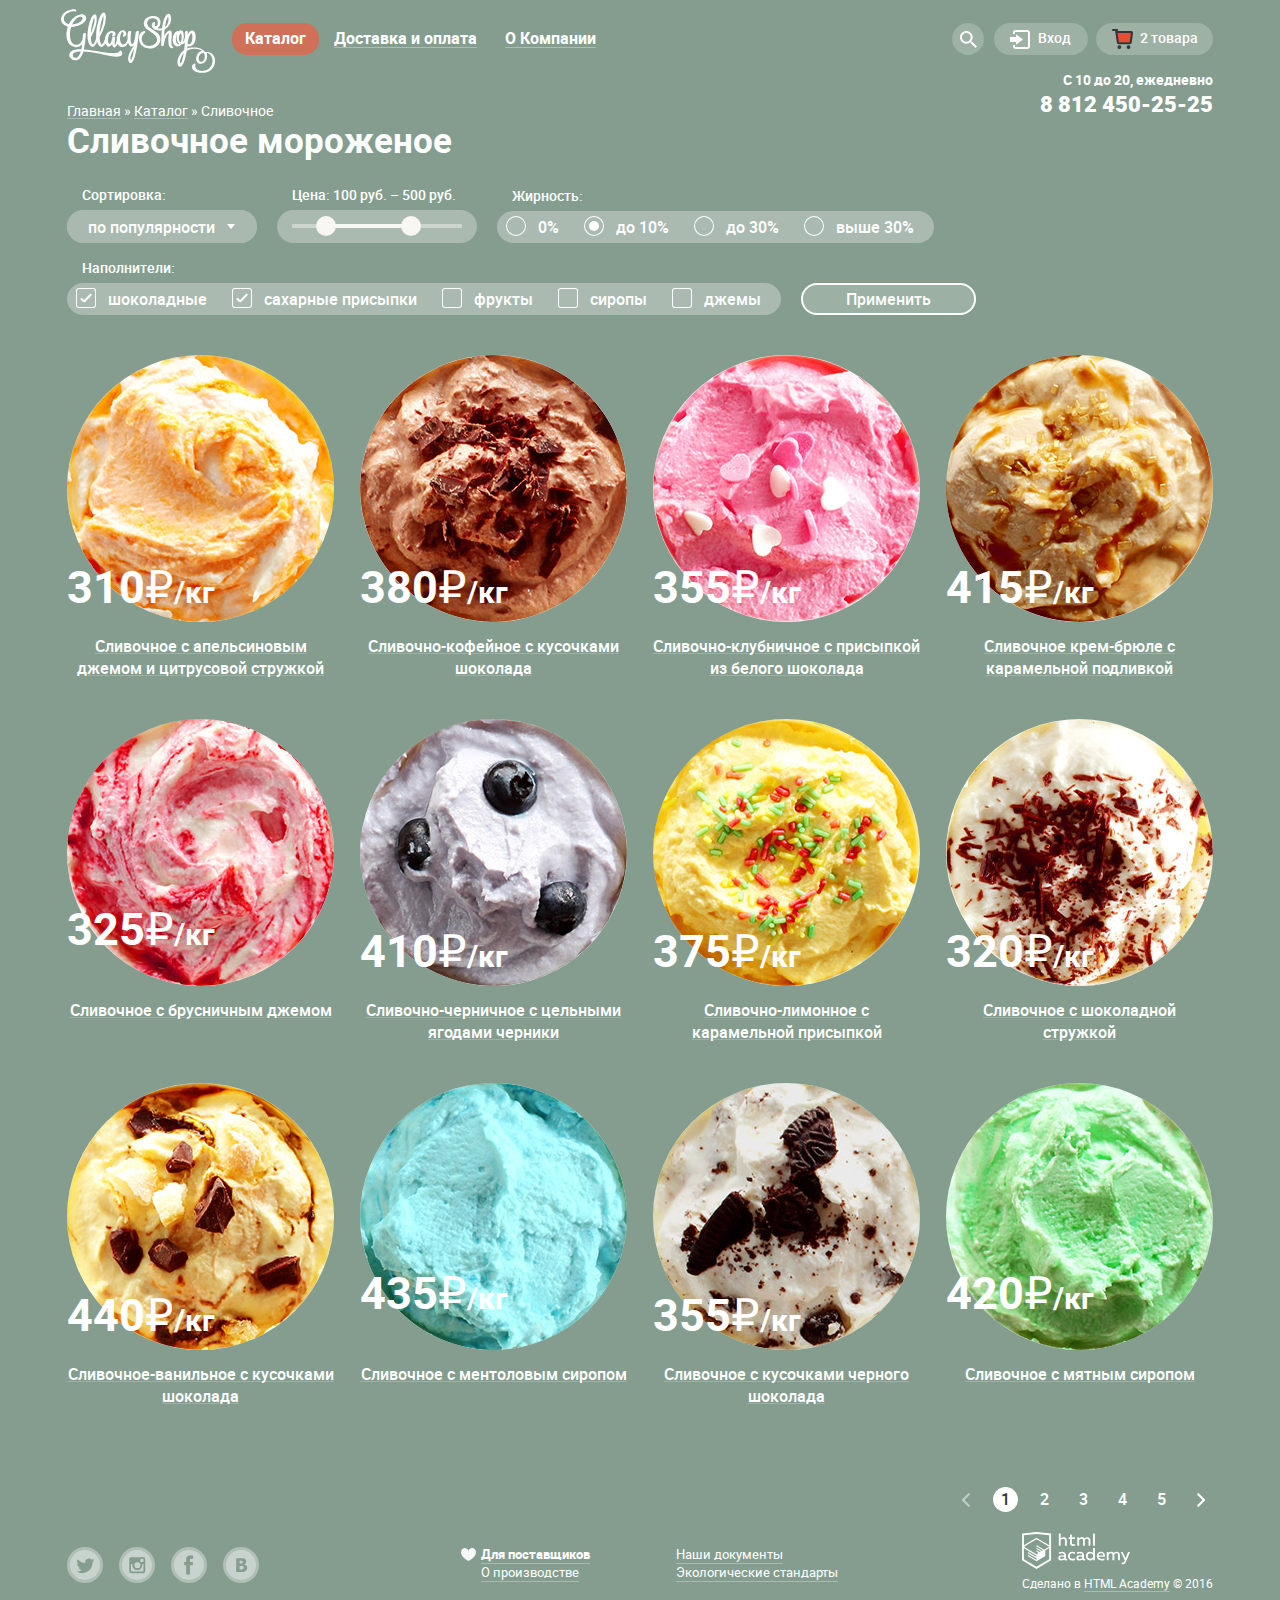
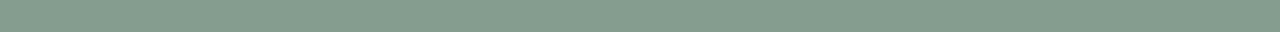
==== commit 5a9a3b48: "Мелкие исправления_2" ====
--- a/catalog-creamy.html
+++ b/catalog-creamy.html
@@ -62,7 +62,7 @@
 					<div class="search-form-container user-block-form-container hide">
 						<div class="search-form user-block-form">
 							
-							<form>
+							<form action="#" method="post">
 								<div class="field-container">
 									<input type="search" name="search" id="search-field" placeholder="Что ищем&#63;">
 									<label class="hide" for="search-field">Что ищем&#63;</label>
@@ -77,7 +77,7 @@
 					<div class="login-form-container user-block-form-container hide">
 						<div class="login-form user-block-form">
 					
-							<form>
+							<form action="#" method="post">
 								<div class="field-container">
 									<input type="email" name="login-email" id="login-email-field" placeholder="Электронная почта">
 									<label class="hide" for="login-email-field">Электронная почта</label>
@@ -100,7 +100,7 @@
 					<div class="bucket-form-container user-block-form-container hide">
 						<div class="bucket-form user-block-form clearfix">
 					
-							<form>
+							<form action="#" method="post">
 								<table>
 
 									<tr>
@@ -179,13 +179,13 @@
 					<ul>
 						<li><a href="index.html">Главная</a>  &raquo;</li>
 						<li><a href="#">Каталог</a> &raquo;</li>
-						<li><a href="#">Сливочное</a></li>
+						<li><a>Сливочное</a></li>
 					</ul>
 				</div>
 			
 			<h1>Сливочное мороженое</h1>
 			
-			<form class="filters">
+			<form class="filters" action="#" method="post">
 			
 				<div class="filter-container">
 					<label for="sort">Сортировка:</label>
--- a/css/style.css
+++ b/css/style.css
@@ -75,6 +75,7 @@
 	background-repeat: no-repeat;
 	background-position: top center;
 	
+	-webkit-transition: background-image 0.5s ease, background-color 0.5s ease;
 	transition: background-image 0.5s ease, background-color 0.5s ease;
 }
 
@@ -131,6 +132,7 @@
 	vertical-align: top;
 	font: 18px / 24px "Roboto Bold", Helvetica, sans-serif;
 	
+	background: -webkit-linear-gradient(top, #f16742, #e54a35);
 	background: linear-gradient(to bottom, #f16742, #e54a35);
 	border-radius: 20px;
 	color: white;
@@ -143,6 +145,7 @@
 
 .btn:hover,
 input[type="submit"]:hover {
+	background: -webkit-linear-gradient(top, #f58669, #ec6f5e);
 	background: linear-gradient(to bottom, #f58669, #ec6f5e);
 	color: white;
 	box-shadow: 0 2px 2px 0 #ac1000;
@@ -151,6 +154,7 @@
 
 .btn:active,
 input[type="submit"]:active {
+	background: -webkit-linear-gradient(bottom, #e1613e, #d74632);
 	background: linear-gradient(to top, #e1613e, #d74632);
 	box-shadow: inset 0 2px 2px 0 #ac1000;
 	border: none;
@@ -286,7 +290,7 @@
 .main-navigation-item > a::after {
 	content: "";
 	position: absolute;
-	bottom: 5px;
+	bottom: 7px;
 	left: 13px;
 	right: 13px;
 	
@@ -418,7 +422,6 @@
 	height: 1px;
 	
 	background: #d1d0ce;
-	
 }
 
 
@@ -444,8 +447,9 @@
 	
 	background-color: #9db1a5;
 	background-repeat: no-repeat;
-	border-radius: 15px;
-	
+	border-radius: 20px;
+	
+	-webkit-transition: background-color 0.5s ease;
 	transition: background-color 0.5s ease;
 }
 
@@ -600,7 +604,7 @@
 
 .user-block .bucket-empty-toggle,
 .user-block .bucket-full-toggle {
-	padding-right: 35px;
+	width: 73px;
 	
 	background-position: 16px center;
 	text-decoration: none;
@@ -646,13 +650,10 @@
 	border-bottom: 1px solid #ccccc9;
 }
 
-/*Как увеличить отступ от нижнего tr до границы таблицы?*/
-
 .bucket-form table td {
 	vertical-align: middle;
 	
 	cursor: default;
-	/*outline: 1px solid green;*/
 }
 
 .bucket-form .cell-1 {
@@ -719,11 +720,13 @@
 }
 
 .delete-from-bucket::before {
-	transform: rotate(45deg);
+	-webkit-transform: rotate(45deg);
+	        transform: rotate(45deg);
 }
 
 .delete-from-bucket::after {
-	transform: rotate(-45deg);
+	-webkit-transform: rotate(-45deg);
+	        transform: rotate(-45deg);
 }
 
 
@@ -771,13 +774,12 @@
 }
 
 .slider {
-	padding-top: 270px;
+	padding-top: 287px;
 	margin-bottom: 40px;
 	
 	text-align: center;
 	
 	color: #ffffff;
-	/*background: url(../img/slider-icecream.png) no-repeat top center;*/
 }
 
 .slider-container {
@@ -791,33 +793,36 @@
 .slide-title {
 	width: 700px;
 	margin: 0 auto;
-	margin-bottom: 30px;
+	margin-bottom: 32px;
 	
 	font: 60px / 60px "Roboto Black", Helvetica, sans-serif;
 }
 
 .slide-btn {
-	padding: 12px 50px;
+	padding: 8px 40px 12px;
 	
 	font: 32px / 44px "Roboto Bold", Helvetica, sans-serif;
 	font-size: 32px;
 	
 	background: #f26843;
+	background: -webkit-linear-gradient(top, #f26843 0%, #e74a35 100%);
 	background: linear-gradient(to bottom, #f26843 0%, #e74a35 100%);
 	border-radius: 100px;
 }
 
 .slide-btn:hover {
+	background: -webkit-linear-gradient(top, #f58669 0%, #ec6f5e 100%);
 	background: linear-gradient(to bottom, #f58669 0%, #ec6f5e 100%);
 }
 
 .slide-btn:active {
+	background: -webkit-linear-gradient(top, #d84327 0%, #e1613e 100%);
 	background: linear-gradient(to bottom, #d84327 0%, #e1613e 100%);
 }
 
 .slider-controls {
 	position: absolute;
-	bottom: 25px;
+	bottom: 21px;
 	left: 0;
 	z-index: 20;
 	
@@ -902,9 +907,8 @@
 
 
 .stock {
-	width: 520px;
-	padding: 23px 20px;
-	padding-top: 16px;
+	width: 521px;
+	padding: 15px 21px 21px 18px;
 	margin-bottom: 40px;
 	
 	font: 18px / 22px "Roboto Bold", Helvetica, sans-serif;
@@ -914,15 +918,15 @@
 
 .stock .btn {
 	float: right;
-	padding: 10px 22px;
+	padding: 10px 24px 12px 21px;
 	margin-top: 27px;
 	
-	border-radius: 20px;
+	border-radius: 25px;
 }
 
 .stock h2 {
 	margin-top: 0;
-	margin-bottom: 14px;
+	margin-bottom: 16px;
 	
 	cursor: default;
 }
@@ -943,8 +947,13 @@
 
 .chocolate {
 	float: right;
+	padding-bottom: 23px;
 	
 	background: #4c2612 url(../img/stock-chocolate.jpg) no-repeat;
+}
+
+.chocolate .btn {
+	padding: 9px 22px 12px 22px;
 }
 
 
@@ -979,7 +988,6 @@
 
 .product:hover p {
 	text-decoration: none;
-	
 }
 
 .products li {
@@ -993,7 +1001,7 @@
 .product-photo-container {
 	width: 267px;
 	height: 267px;
-	margin-bottom: 10px;
+	margin-bottom: 13px;
 	
 	border-radius: 50%;
 	overflow: hidden;
@@ -1003,7 +1011,7 @@
 
 .product-price {
 	position: absolute;
-	bottom: 60px;
+	bottom: 65px;
 	
 	font: 45px / 45px "Roboto Bold", Helvetica, sans-serif;
 	
@@ -1021,6 +1029,7 @@
 	text-align: center;
 	white-space: normal;
 	
+/*ПОДЧЕРКИВАНИЕ !!!!!!!!!!!!!!!!!!!!!!!!!!!!!!!!!!!!!!*/
 	text-decoration: underline;
 	-webkit-text-decoration-color: #9db1a5; /*Не работает в Chrome*/
 	text-decoration-color: #9db1a5;
@@ -1066,7 +1075,7 @@
 
 .features-container {
 	margin-bottom: 40px;
-	padding: 10px 30px;
+	padding: 22px 32px 21px 20px;
 	
 	font: 16px / 22px "Roboto Regular", Helvetica, sans-serif;
 	
@@ -1076,20 +1085,26 @@
 }
 
 .features-title {
+	margin: 0;
+	
 	font: 24px / 30px "Roboto Medium", Helvetica, sans-serif;
 }
 
 .features-left-column {
 	float: left;
+	padding-top: 16px;
 }
 
 .features-right-column {
 	float: right;
+	padding-top: 16px;
 }
 
 .feature {
 	width: 470px;
-	padding-left: 70px;
+	padding-top: 6px;
+	padding-left: 58px;
+	margin-top: 0;
 	
 	font-family: "Roboto Regular", Helvetica, sans-serif;
 }
@@ -1099,19 +1114,19 @@
 }
 
 .feature-production {
-	background: url(../img/feature-icecream.png) no-repeat;
+	background: url(../img/feature-icecream.png) no-repeat 0 10px;
 }
 
 .feature-natural {
-	background: url(../img/feature-leaf.png) no-repeat;
+	background: url(../img/feature-leaf.png) no-repeat 0 10px;
 }
 
 .feature-cooperation {
-	background: url(../img/feature-cow.png) no-repeat;
+	background: url(../img/feature-cow.png) no-repeat 0 10px;
 }
 
 .feature-termopack {
-	background: url(../img/feature-thermometer.png) no-repeat;
+	background: url(../img/feature-thermometer.png) no-repeat 0 10px;
 }
 
 
@@ -1146,23 +1161,24 @@
 	font: 24px / 30px "Roboto Bold", Helvetica, sans-serif;
 	
 	color: #323232;
-	text-decoration: none;
+	text-decoration: underline;
 }
 
 .blog a:hover,
 .blog a:active {
 	color: #e84d37;
-	text-decoration: none;
+	text-decoration: underline;
 }
 
 /*Как добавить подчеркивание на все 3 строки ссылки?*/
+/*ПОДЧЕРКИВАНИЕ !!!!!!!!!!!!!!!!!!!!!!!!!!!!!!!!!!!!!!*/
+/*
 .blog a::after {
 	content: "";
 	position: absolute;
 	bottom: -1px;
 	left: 0;
 	
-	
 	width: 100%;
 	height: 1px;
 	
@@ -1178,6 +1194,7 @@
 	
 	background: #f9cdc4;
 }
+*/
 
 .subscribe {
 	float: right;
@@ -1330,11 +1347,13 @@
 }
 
 .close-feedback-form::before {
-	transform: rotate(45deg);
+	-webkit-transform: rotate(45deg);
+	        transform: rotate(45deg);
 }
 
 .close-feedback-form::after {
-	transform: rotate(-45deg);
+	-webkit-transform: rotate(-45deg);
+	        transform: rotate(-45deg);
 }
 
 
@@ -1417,8 +1436,9 @@
 	list-style: none;
 	
 	font: 13px / 18px "Roboto Regular", Helvetica, sans-serif;
-	-moz-column-count: 2;
-	column-count: 2;
+	   -moz-column-count: 2;
+	-webkit-column-count: 2;
+	        column-count: 2;
 	text-align: left;
 }
 
@@ -1429,10 +1449,7 @@
 }
 
 .footer-menu li a {
-	
 	text-decoration: none;
-	
-	/*background: green;*/
 }
 
 .footer-menu li a::after {
@@ -1532,17 +1549,46 @@
 	padding: 0;
 	
 	font: 14px / 16px "Roboto Regular", Helvetica, sans-serif;
-	column-count: 2;
+	-webkit-column-count: 2;
+	   -moz-column-count: 2;
+	        column-count: 2;
 }
 
 .breadcrumbs li {
+	position: relative;
+	
 	display: inline-block;
 	
 	vertical-align: top;
+}
+
+.breadcrumbs li a {
+	text-decoration: none;
+}
+
+.breadcrumbs li a::after {
+	content: "";
+	position: absolute;
+	left: 0;
+	bottom: 0;
+	right: 10px;
+	
+	height: 1px;
+	
+	background: #a9bbb1;
+}
+
+.breadcrumbs li a:hover::after {
+	background: #a7a294;
 }
 
 .breadcrumbs li:last-child a {
 	text-decoration: none;
+	cursor: pointer;
+}
+
+.breadcrumbs li:last-child a::after {
+	height: 0;
 }
 
 
@@ -1635,7 +1681,8 @@
 	height: 2px;
 	
 	background: #ffffff;
-	transform: rotate(45deg);
+	-webkit-transform: rotate(45deg);
+	        transform: rotate(45deg);
 	border-radius: 1px;
 }
 
@@ -1649,7 +1696,8 @@
 	height: 2px;
 	
 	background: #ffffff;
-	transform: rotate(-45deg);
+	-webkit-transform: rotate(-45deg);
+	        transform: rotate(-45deg);
 	border-radius: 1px;
 }
 
@@ -1690,42 +1738,38 @@
 	background: #aabab0;
 }
 
+.popularity-filter {
+	padding: 0;
+}
+
 .popularity-filter select {
+	width: 190px;
+	height: 33px;
+	
+	padding-left: 20px;
+	padding-right: 20px;
+	
 	border: none;
+	border-radius: 20px;
 	outline: none;
-	background: #aabab0;
+	background: #a9b9af url(../img/select-arrow.svg) no-repeat 160px center;
 	color: white;
-	
-	width: 170px;
-	
     -webkit-appearance: none;
     -moz-appearance: none;
     text-indent: 1px;
-    text-overflow: '';
-}
-
-/*Псевдоэлемент не дает счелкнуть по select (перекрывает его)*/
-.popularity-filter::after {
-	content: "";
-	position: absolute;
-	top: 42px;
-	right: 20px;
-	
-	/*width: 9px;
-	height: 9px;*/
-	
-	border: 6px solid transparent;
-	border-top: 6px solid #ffffff;
-}
-
-.popularity-filter:hover::after {
-	border-top: 6px solid #333333;
+    text-overflow: "";
 }
 
 .popularity-filter:hover,
-.popularity-filter:hover select{
+.popularity-filter:hover select {
 	border: none;
 	outline: none;
+	background: #ffffff url(../img/select-arrow-hover.svg) no-repeat 160px center;
+	color: #323232;
+}
+
+.popularity-filter select option
+.popularity-filter:hover select option {
 	background: #ffffff;
 	color: #323232;
 }
@@ -1863,28 +1907,32 @@
 	top: 15px;
 	left: 7px;
 	
-	transform: rotate(45deg);
+	-webkit-transform: rotate(45deg);
+	        transform: rotate(45deg);
 }
 
 .paginator .prev::before {
 	top: 9px;
 	left: 7px;
 	
-	transform: rotate(-45deg);
+	-webkit-transform: rotate(-45deg);
+	        transform: rotate(-45deg);
 }
 
 .paginator .next::after {
 	top: 9px;
 	right: 7px;
 	
-	transform: rotate(45deg);
+	-webkit-transform: rotate(45deg);
+	        transform: rotate(45deg);
 }
 
 .paginator .next::before {
 	top: 15px;
 	right: 7px;
 	
-	transform: rotate(-45deg);
+	-webkit-transform: rotate(-45deg);
+	        transform: rotate(-45deg);
 }
 
 .paginator .current,
@@ -1901,5 +1949,4 @@
 
 .paginator .disabled:hover {
 	background: none;
-}
-
+}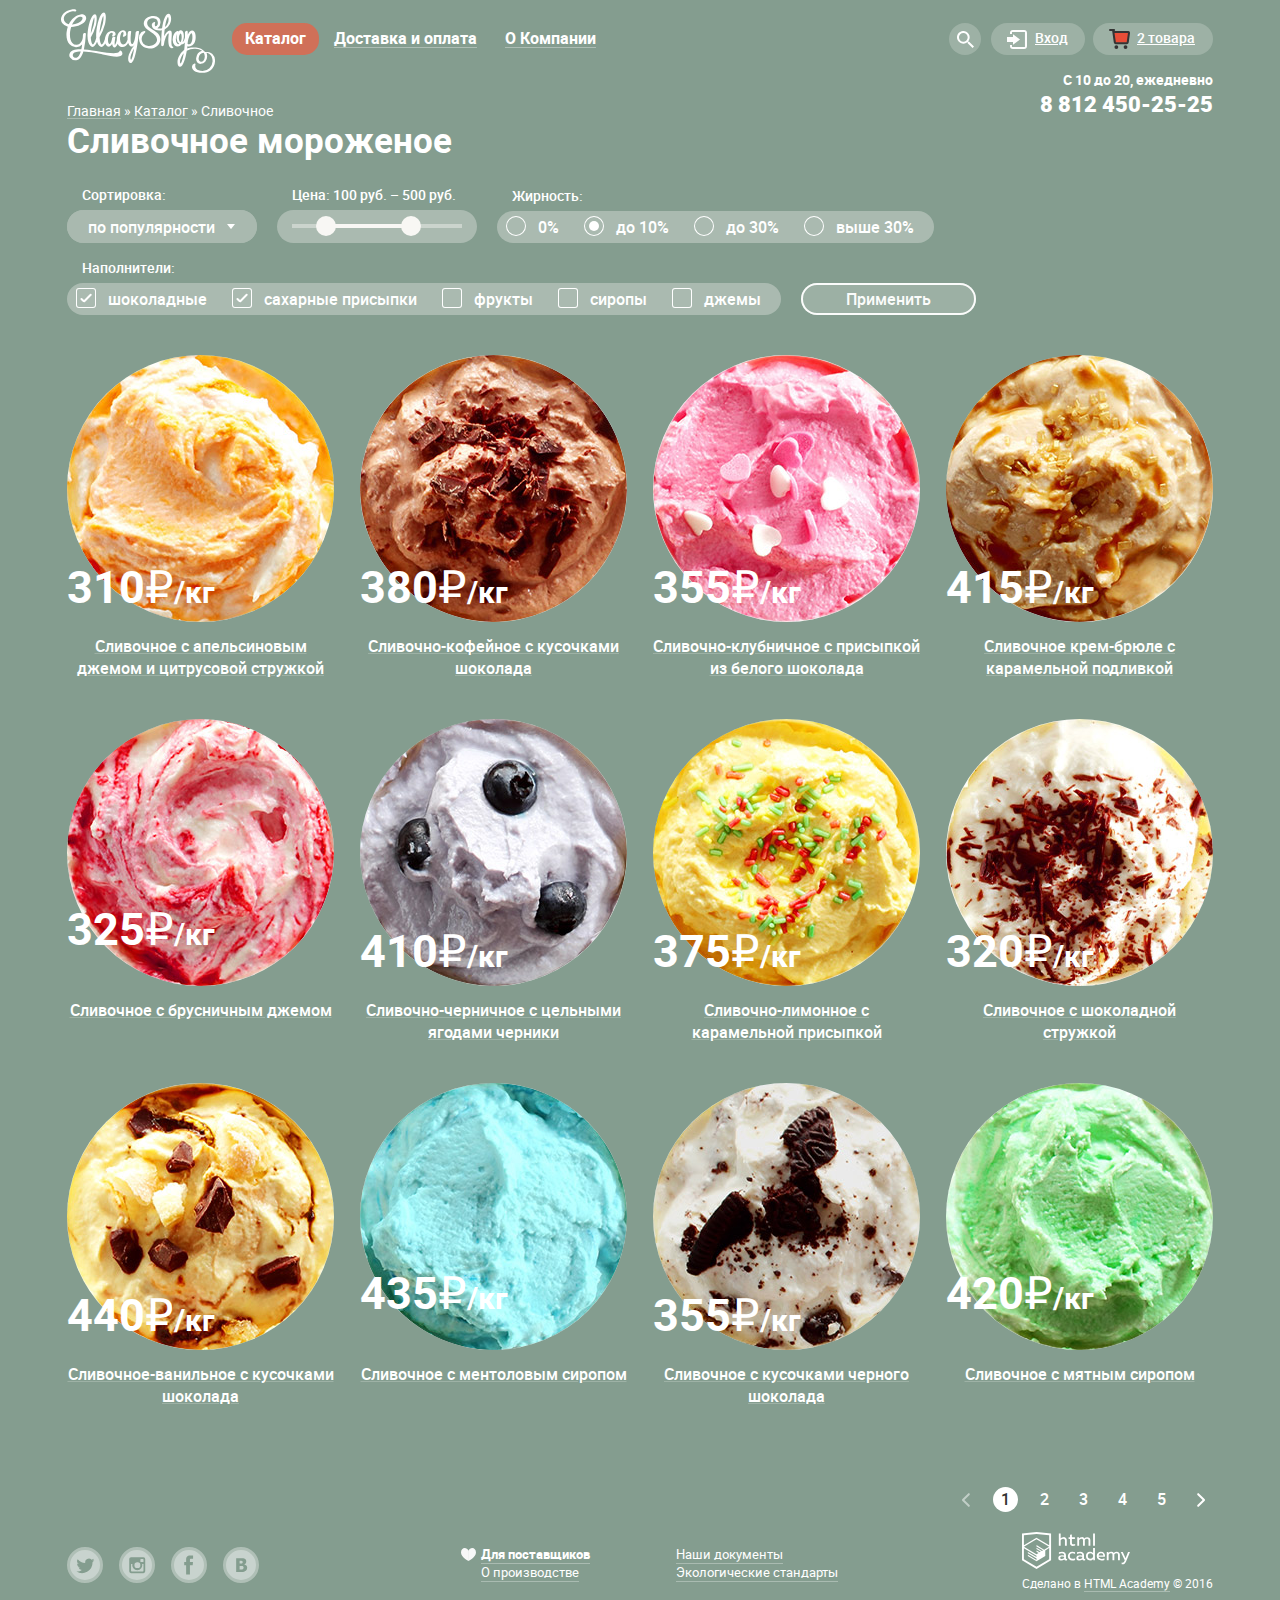
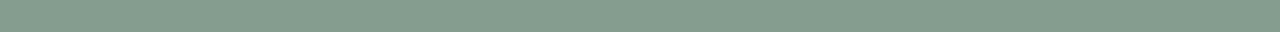
==== commit b73fbb81: "Добавил карту и немного мелких правок" ====
--- a/catalog-creamy.html
+++ b/catalog-creamy.html
@@ -57,6 +57,8 @@
 				</nav>
 			
 				<div class="user-block">
+					
+					<!--
 					<a class="search-toggle user-block-item" href="#"></a>
 					
 					<div class="search-form-container user-block-form-container hide">
@@ -94,67 +96,116 @@
 							
 						</div>
 					</div>
-					
-					<a class="bucket-full-toggle user-block-item" href="#">2 товара</a>
-					
-					<div class="bucket-form-container user-block-form-container hide">
-						<div class="bucket-form user-block-form clearfix">
-					
-							<form action="#" method="post">
-								<table>
-
-									<tr>
-										<td class="cell-1">
-											<button class="delete-from-bucket"></button>
-										</td>
-										<td class="cell-2">
-											<div class="bucket-product-photo-container">
-												<img class="bucket-product-photo" src="img/product/cream-orange.jpg"
-														alt="Сливочное с апельсиновым джемом и цитрусовой стружкой" 
-														width="33" height="33">
-											</div>
-										</td>
-										<td class="cell-3">
-											<div>Пломбир с апельсиновым джемом</div>
-										</td>
-										<td class="cell-4">
-											<div>1,5 кг х <span class="price-per-kg">200 руб.</span></div>
-										</td>
-										<td class="cell-5">
-											<div>300 руб.</div>
-										</td>
-									</tr>
-
-									<tr>
-										<td class="cell-1">
-											<button class="delete-from-bucket"></button>
-										</td>
-										<td class="cell-2">
-											<div class="bucket-product-photo-container">
-												<img class="bucket-product-photo" src="img/product/strawberry-chocolate.jpg"
-														alt="Клубничный пломбир с присыпкой из белого шоколада" 
-														width="33" height="33">
-											</div>
-										</td>
-										<td class="cell-3">
-											<div>
-												Клубничный пломбир с присыпкой из белого шоколада
-											</div>
-										</td>
-										<td class="cell-4">
-											<div>1,5 кг х <span class="price-per-kg">300 руб.</span></div>
-										</td>
-										<td class="cell-5">
-											<div>450 руб.</div>
-										</td>
-									</tr>
-
-								</table>
-
-								<div class="total">Итого&#58; 750 руб.</div>
-
-								<input type="submit" value="Оформить заказ">
-							</form>
+					-->
+					
+					<div class="search-toggle user-block-item">
+							
+						<a href="#"></a>
+
+						<div class="search-form-container user-block-form-container hide">
+							<div class="search-form user-block-form">
+
+								<form action="#" method="post">
+									<div class="field-container">
+										<input type="search" name="search" id="search-field" placeholder="Что ищем&#63;">
+										<label class="hide" for="search-field">Что ищем&#63;</label>
+									</div>
+								</form>
+
+							</div>
+						</div>
+							
+					</div>
+						
+					<div class="login-toggle user-block-item">
+						<a href="#">Вход</a>
+
+						<div class="login-form-container user-block-form-container hide">
+							<div class="login-form user-block-form">
+
+								<form action="#" method="post">
+									<div class="field-container">
+										<input type="email" name="login-email" id="login-email-field" placeholder="Электронная почта">
+										<label class="hide" for="login-email-field">Электронная почта</label>
+									</div>
+									<div class="field-container">
+										<input type="password" name="password" id="password-field" placeholder="Пароль">
+										<label class="hide" for="password-field">Пароль</label>
+									</div>
+									<a class="btn" href="#">Войти</a>
+
+									<a class="recover" href="#">Забыли пароль&#63;</a>
+									<a class="registration" href="#">Новая регистрация</a>
+								</form>
+
+							</div>
+						</div>
+							
+					</div>
+					
+					
+					<div class="bucket-full-toggle user-block-item">
+						<a href="#">2 товара</a>
+					
+						<div class="bucket-form-container user-block-form-container hide">
+							<div class="bucket-form user-block-form clearfix">
+					
+								<form action="#" method="post">
+									<table>
+
+										<tr>
+											<td class="cell-1">
+												<button class="delete-from-bucket"></button>
+											</td>
+											<td class="cell-2">
+												<div class="bucket-product-photo-container">
+													<img class="bucket-product-photo" src="img/product/cream-orange.jpg"
+															alt="Сливочное с апельсиновым джемом и цитрусовой стружкой" 
+															width="33" height="33">
+												</div>
+											</td>
+											<td class="cell-3">
+												<div>Пломбир с апельсиновым джемом</div>
+											</td>
+											<td class="cell-4">
+												<div>1,5 кг х <span class="price-per-kg">200 руб.</span></div>
+											</td>
+											<td class="cell-5">
+												<div>300 руб.</div>
+											</td>
+										</tr>
+
+										<tr>
+											<td class="cell-1">
+												<button class="delete-from-bucket"></button>
+											</td>
+											<td class="cell-2">
+												<div class="bucket-product-photo-container">
+													<img class="bucket-product-photo" src="img/product/strawberry-chocolate.jpg"
+															alt="Клубничный пломбир с присыпкой из белого шоколада" 
+															width="33" height="33">
+												</div>
+											</td>
+											<td class="cell-3">
+												<div>
+													Клубничный пломбир с присыпкой из белого шоколада
+												</div>
+											</td>
+											<td class="cell-4">
+												<div>1,5 кг х <span class="price-per-kg">300 руб.</span></div>
+											</td>
+											<td class="cell-5">
+												<div>450 руб.</div>
+											</td>
+										</tr>
+
+									</table>
+
+									<div class="total">Итого&#58; 750 руб.</div>
+
+									<input type="submit" value="Оформить заказ">
+								</form>
+							</div>
 						</div>
 					</div>
 					
--- a/css/style.css
+++ b/css/style.css
@@ -355,9 +355,6 @@
 	display: block;
 }
 
-/*Пункт "Новинки" подчеркивание и padding*/
-
-/*Опустить подменю*/
 .main-navigation-catalog .sub-menu-container {
 	position: absolute;
 	top: 25px;
@@ -438,9 +435,28 @@
 	font: 14px / 16px "Roboto Medium", Helvetica, sans-serif;
 }
 
+
+.user-block-form-container {
+	padding-top: 10px;
+}
+
+.user-block-item:hover .user-block-form-container {
+	display: block;
+}
+
+
+/*Новый*/
+.user-block-item > a {
+	position: relative;
+	
+	display: block;
+	padding: 7px 0 9px 44px;
+}
+
 .user-block .user-block-item {
+	position: relative;/**/
+	
 	display: inline-block;
-	padding: 7px 0 9px 44px;
 	margin-left: 5px;
 	
 	vertical-align: middle;
@@ -458,38 +474,26 @@
 	color: #333333;
 }
 
-/* Сделать, чтобы кнопка переключателя подсвечивалась, при наведени на форму
-.search-form:hover ~ .search-toggle {
-	background-color: #f7f6f3;
+.user-block .user-block-item:hover > a {
 	color: #333333;
 }
-*/
 
 .user-block .search-toggle {
-	padding: 16px;
-	
 	background-image: url(../img/search-icon.svg);
 	background-position: center;
 }
 
+.user-block .search-toggle > a {
+	padding: 16px;
+}
+
 .user-block .search-toggle:hover {
 	background-image: url(../img/search-icon-active.svg);
 }
 
-.user-block-form-container {
-	padding-top: 10px;
-}
-
-.user-block-item:hover + .user-block-form-container,
-.user-block .search-form-container:hover,
-.user-block .login-form-container:hover,
-.user-block .bucket-form-container:hover {
-	display: block;
-}
-
-.user-block-item + .user-block-form-container {
-	position: absolute;
-	top: 32px;
+.user-block-item .user-block-form-container {
+	position: absolute;
+	top: 30px;
 	z-index: 30;
 }
 
@@ -498,9 +502,8 @@
 	border-radius: 5px;
 }
 
-/*Не подсвечивается кнопка поиска при наведении на форму*/
 .user-block .search-form-container {
-	left: -230px;
+	left: -235px;
 	
 	font: 14px / 24px "Roboto Regular", Helvetica, sans-serif; 
 }
@@ -530,9 +533,8 @@
 	background-position: 16px center;
 }
 
-/*Не подсвечивается кнопка входа при наведении на форму*/
 .user-block .login-form-container {
-	left: -170px;
+	left: -217px;
 	
 	width: 310px;
 	
@@ -604,7 +606,7 @@
 
 .user-block .bucket-empty-toggle,
 .user-block .bucket-full-toggle {
-	width: 73px;
+	width: 120px;
 	
 	background-position: 16px center;
 	text-decoration: none;
@@ -623,7 +625,7 @@
 }
 
 .user-block .bucket-form-container {
-	left: -235px;
+	left: -400px;
 	
 	width: 520px;
 	
@@ -700,10 +702,6 @@
 	border: 0;
 	cursor: pointer;
 	background-color: #f8f7f4;
-}
-
-.delete-from-bucket:focus {
-	outline: 0;
 }
 
 .delete-from-bucket::before,
@@ -1233,25 +1231,28 @@
 
 /*Вставить интерактивную карту*/
 .map {
-	height: 430px;
-		
+	height: 430px;	
+	
 	color: #323232;
-	background: url(../img/map.jpg) no-repeat;
-	background-size: 100%;
+}
+
+.map-container {
+	position: relative;
+	
+	/*width: 1200px;*/
+	width: 100%;
+	margin: 0 auto;
 }
 
 .contacts-container {
-	position: relative;
-	
-	width: 1146px;
-	height: 430px;
+	width: 1200px;
 	margin: 0 auto;
 }
 
 .map-contacts {
 	position: absolute;
 	top: 50px;
-	right: 0;
+	right: 27px;
 	
 	width: 250px;
 	padding: 30px 25px;
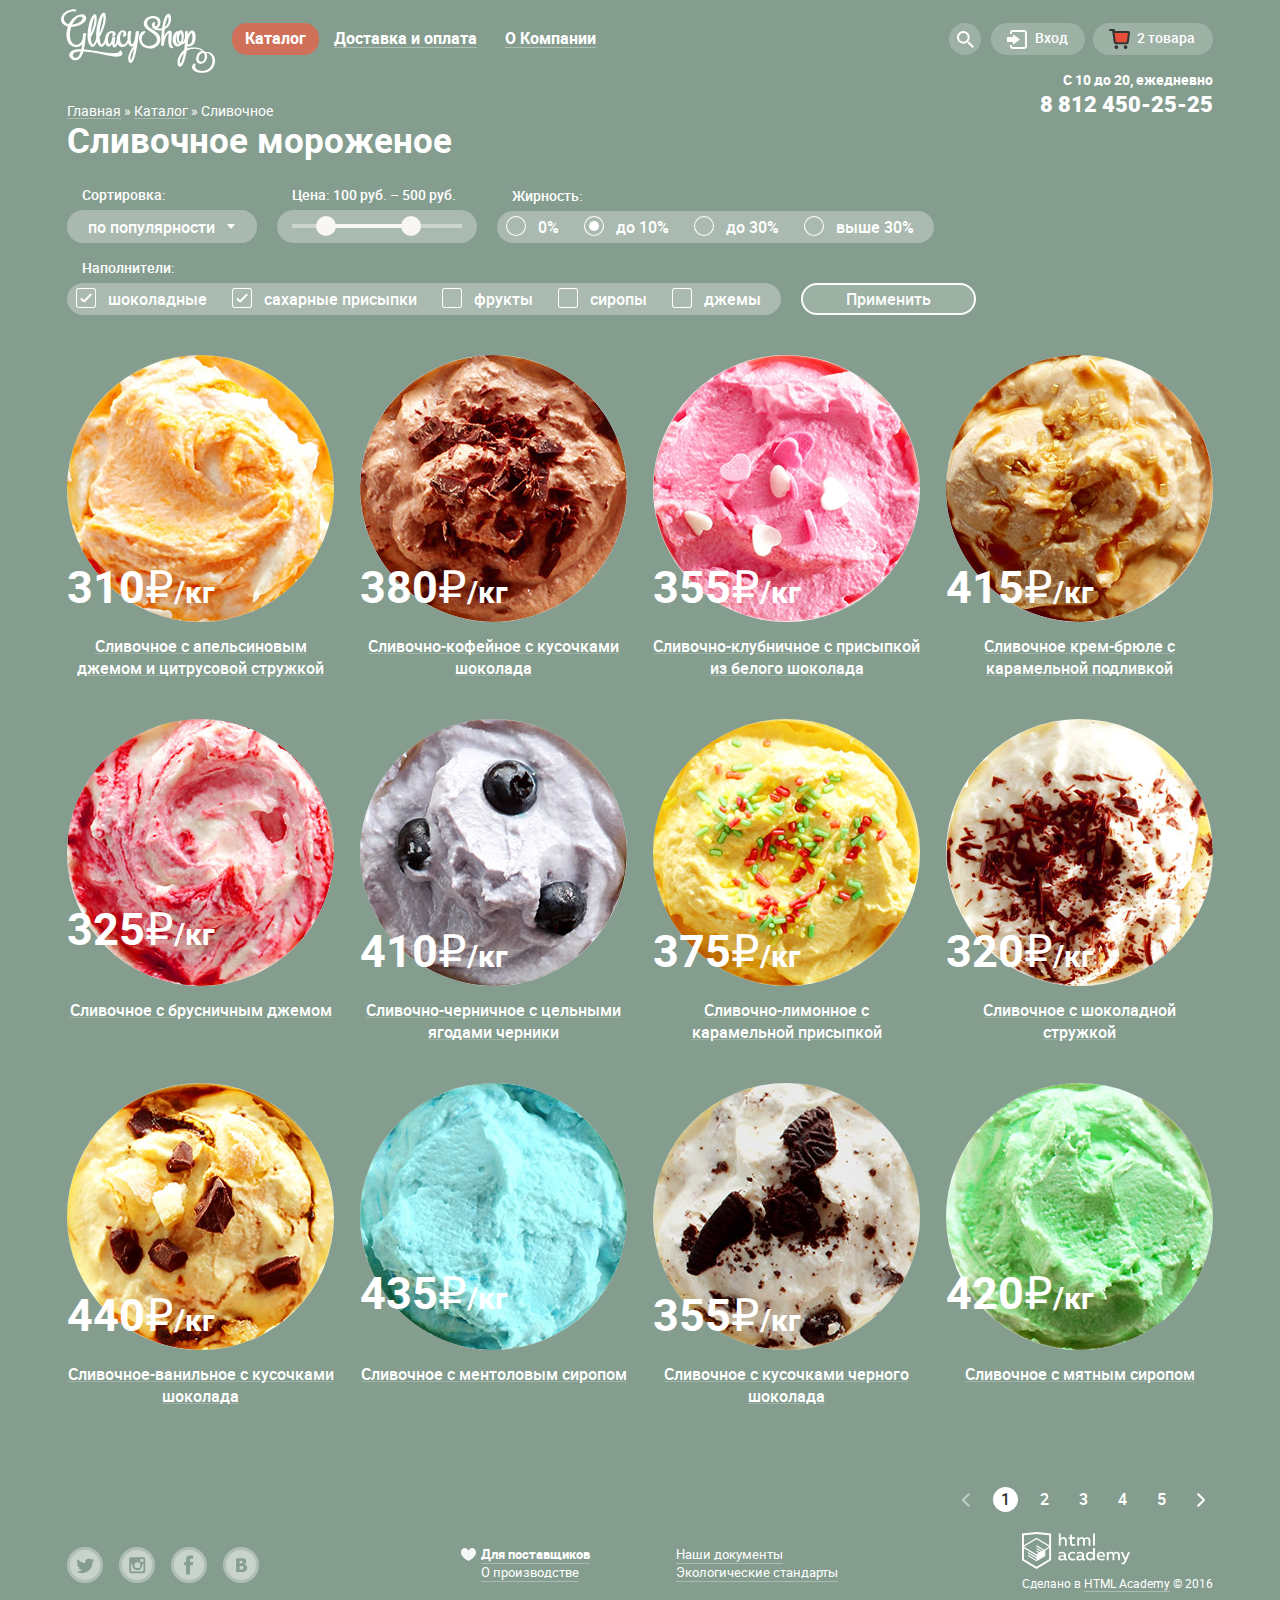
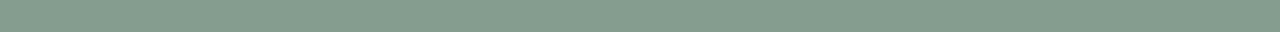
==== commit d8bbc86b: "Добавил js-скрипт" ====
--- a/catalog-creamy.html
+++ b/catalog-creamy.html
@@ -57,47 +57,7 @@
 				</nav>
 			
 				<div class="user-block">
-					
-					<!--
-					<a class="search-toggle user-block-item" href="#"></a>
-					
-					<div class="search-form-container user-block-form-container hide">
-						<div class="search-form user-block-form">
-							
-							<form action="#" method="post">
-								<div class="field-container">
-									<input type="search" name="search" id="search-field" placeholder="Что ищем&#63;">
-									<label class="hide" for="search-field">Что ищем&#63;</label>
-								</div>
-							</form>
-							
-						</div>
-					</div>
-					
-					<a class="login-toggle user-block-item" href="#">Вход</a>
-					
-					<div class="login-form-container user-block-form-container hide">
-						<div class="login-form user-block-form">
-					
-							<form action="#" method="post">
-								<div class="field-container">
-									<input type="email" name="login-email" id="login-email-field" placeholder="Электронная почта">
-									<label class="hide" for="login-email-field">Электронная почта</label>
-								</div>
-								<div class="field-container">
-									<input type="password" name="password" id="password-field" placeholder="Пароль">
-									<label class="hide" for="password-field">Пароль</label>
-								</div>
-								<a class="btn" href="#">Войти</a>
-
-								<a class="recover" href="#">Забыли пароль&#63;</a>
-								<a class="registration" href="#">Новая регистрация</a>
-							</form>
-							
-						</div>
-					</div>
-					-->
-					
+
 					<div class="search-toggle user-block-item">
 							
 						<a href="#"></a>
@@ -132,7 +92,7 @@
 										<input type="password" name="password" id="password-field" placeholder="Пароль">
 										<label class="hide" for="password-field">Пароль</label>
 									</div>
-									<a class="btn" href="#">Войти</a>
+									<input type="submit" value="Войти">
 
 									<a class="recover" href="#">Забыли пароль&#63;</a>
 									<a class="registration" href="#">Новая регистрация</a>
@@ -590,7 +550,9 @@
 				
 			</div>
 		</footer>
-		
+	
+		<script src="js/script.js"></script>
+	
 	</body>
 	
 </html>
--- a/css/style.css
+++ b/css/style.css
@@ -201,6 +201,7 @@
 	left: 10px;
 	
 	font: 11px / 13px "Roboto Regular", Helvetica, sans-serif;
+	color: #a7a7a7;
 }
 
 .hide {
@@ -444,17 +445,16 @@
 	display: block;
 }
 
-
-/*Новый*/
 .user-block-item > a {
 	position: relative;
 	
 	display: block;
 	padding: 7px 0 9px 44px;
+	text-decoration: none;
 }
 
 .user-block .user-block-item {
-	position: relative;/**/
+	position: relative;
 	
 	display: inline-block;
 	margin-left: 5px;
@@ -526,9 +526,6 @@
 }
 
 .user-block .login-toggle:hover {
-	padding-right: 17px;
-	margin-left: 7px;
-	
 	background-image: url(../img/login-icon-active.svg);
 	background-position: 16px center;
 }
@@ -545,7 +542,7 @@
 	padding: 20px 20px;
 }
 
-.login-form input {
+.login-form .field-container input {
 	width: 239px;
 	margin-bottom: 20px;
 }
@@ -595,7 +592,7 @@
 	color: #e84d37;
 }
 
-.user-block .btn {
+.login-form form input[type="submit"] {
 	float: left;
 	padding: 10px 25px;
 	margin-right: 20px;
@@ -1237,16 +1234,16 @@
 }
 
 .map-container {
-	position: relative;
-	
-	/*width: 1200px;*/
 	width: 100%;
 	margin: 0 auto;
 }
 
 .contacts-container {
+	position: relative;
 	width: 1200px;
 	margin: 0 auto;
+	
+	background: green;
 }
 
 .map-contacts {
@@ -1270,6 +1267,11 @@
 .contact-telephone span {
 	font: 18px / 22px "Roboto Bold", Helvetica, sans-serif;
 }
+
+
+
+
+
 
 .feedback-form {
 	position: fixed;
@@ -1338,6 +1340,7 @@
 .close-feedback-form::before,
 .close-feedback-form::after {
 	content: "";
+	position: absolute;
 	top: 20px;
 	right: 5px;
 	
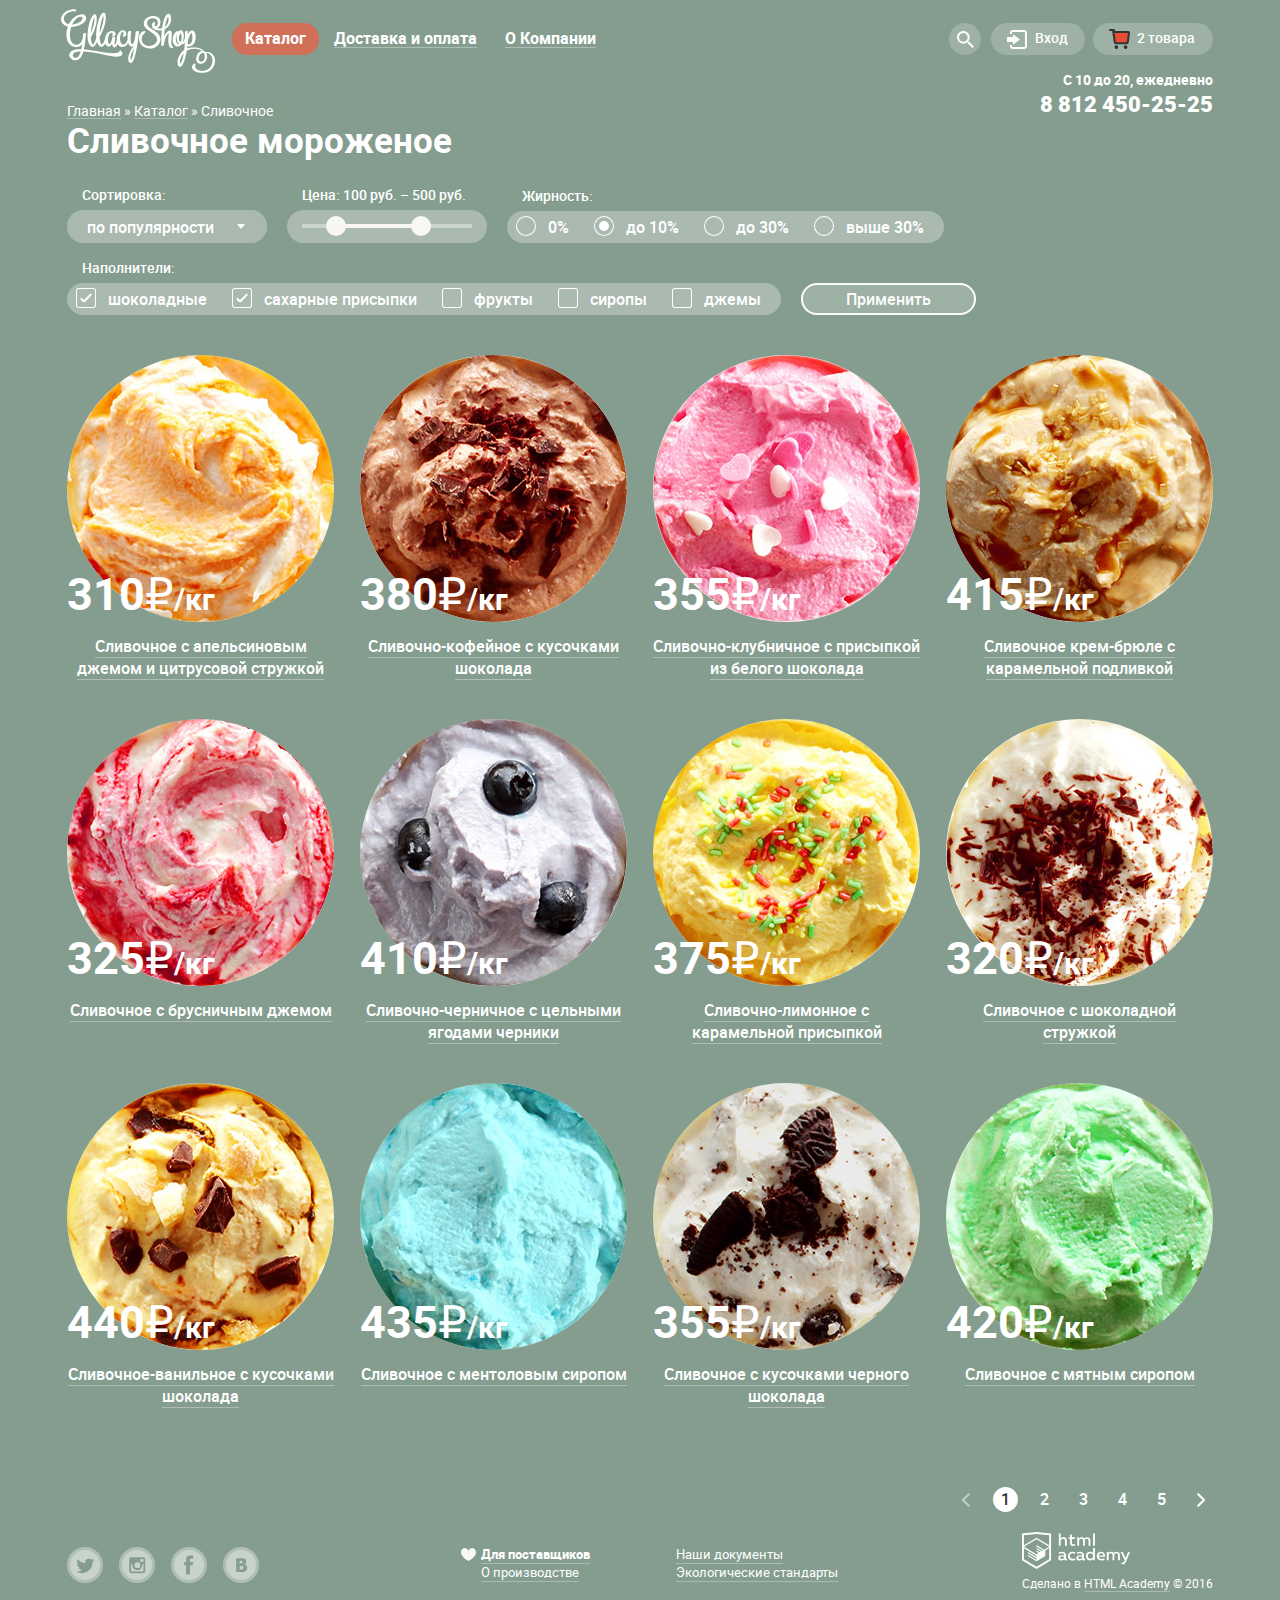
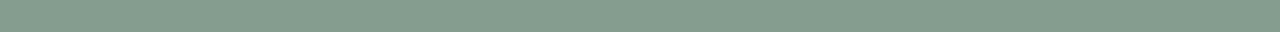
==== commit 6a64630f: "Мелкие правки" ====
--- a/catalog-creamy.html
+++ b/catalog-creamy.html
@@ -67,7 +67,7 @@
 
 								<form action="#" method="post">
 									<div class="field-container">
-										<input type="search" name="search" id="search-field" placeholder="Что ищем&#63;">
+										<input type="search" name="search" id="search-field" placeholder="Что ищем&#63;" required>
 										<label class="hide" for="search-field">Что ищем&#63;</label>
 									</div>
 								</form>
@@ -85,11 +85,11 @@
 
 								<form action="#" method="post">
 									<div class="field-container">
-										<input type="email" name="login-email" id="login-email-field" placeholder="Электронная почта">
+										<input type="email" name="login-email" id="login-email-field" placeholder="Электронная почта" required>
 										<label class="hide" for="login-email-field">Электронная почта</label>
 									</div>
 									<div class="field-container">
-										<input type="password" name="password" id="password-field" placeholder="Пароль">
+										<input type="password" name="password" id="password-field" placeholder="Пароль" required>
 										<label class="hide" for="password-field">Пароль</label>
 									</div>
 									<input type="submit" value="Войти">
@@ -201,10 +201,11 @@
 				<div class="filter-container">
 					<label for="sort">Сортировка:</label>
 					<div class="filter popularity-filter">
-						<select name="sort" id="sort">
+						<select name="sort" id="sort" unselectable="on">
 							<option value="popularity" selected>по популярности</option>
-							<option value="popularity2">по популярности</option>
-							<option value="popularity3">по популярности</option>
+							<option value="cheap">сначала недорогие</option>
+							<option value="expensive">сначала дорогие</option>
+							<option value="fat">по жирности</option>
 						</select>
 					</div>
 				</div>
--- a/css/style.css
+++ b/css/style.css
@@ -76,7 +76,7 @@
 	background-position: top center;
 	
 	-webkit-transition: background-image 0.5s ease, background-color 0.5s ease;
-	transition: background-image 0.5s ease, background-color 0.5s ease;
+	transition: background-image 0,5s ease, background-color 0,5s ease;
 }
 
 .body-content::before,
@@ -179,12 +179,34 @@
 	outline: none;
 }
 
+.field-container input:focus::-webkit-input-placeholder,
+.field-container textarea:focus::-webkit-input-placeholder {
+	color: #ffffff;
+}
+
+.field-container input:focus::-moz-placeholder,
+.field-container textarea:focus::-moz-placeholder {
+	color: #ffffff;
+}
+
+.field-container input:focus:-ms-input-placeholder,
+.field-container textarea:focus:-ms-input-placeholder {
+	color: #ffffff;
+}
+
 .field-container input:focus + label,
 .field-container textarea:focus + label {
 	display: inline;
 	color: #8fbdec;
 }
-
+/*-------------------------------
+Как сделать, чтобы у заполненного поля был постоянный серый label??
+.field-container input:valid + label,
+.field-container textarea:valid + label {
+	display: inline;
+	color: red;
+}
+-----------------------------------*/
 .field-container {
 	position: relative;
 }
@@ -407,7 +429,6 @@
 	
 	border-top-left-radius: 5px;
 	border-top-right-radius: 5px;
-	/*border-bottom: 1px solid #d1d0ce;*/
 }
 
 .sub-menu .sub-menu-header:after {
@@ -557,15 +578,16 @@
 	
 	color: #323232;
 	text-decoration: none;
-}
-
+	border-bottom: 1px solid #b2b2b2;
+}
+
+/*
 .login-form .recover::after,
 .login-form .registration::after {
 	content: "";
 	position: absolute;
-	bottom: -2px;
+	bottom: -1px;
 	left: 0;
-	
 	
 	width: 100%;
 	height: 1px;
@@ -584,12 +606,14 @@
 	
 	background: #f9cdc4;
 }
+*/
 
 .login-form .recover:hover,
 .login-form .registration:hover,
 .login-form .recover:active,
 .login-form .registration:active {
 	color: #e84d37;
+	border-color: #f9cdc4;
 }
 
 .login-form form input[type="submit"] {
@@ -874,6 +898,10 @@
 	background-image: url(../img/slide-2.png);
 }
 
+#slider-btn-2:checked ~ .body-content .product .hide-product-container {
+	background: #89a69f;
+}
+
 #slider-btn-3:checked ~ .body-content {
 	background-color: #9d8b84;
 	background-image: url(../img/slide-3.png);
@@ -975,6 +1003,8 @@
 	float: left;
 	width: 267px;
 	margin-right: 26px;
+	
+	text-align: center;
 }
 
 .product:hover {
@@ -982,7 +1012,7 @@
 }
 
 .product:hover p {
-	text-decoration: none;
+	border: none;
 }
 
 .products li {
@@ -1006,7 +1036,7 @@
 
 .product-price {
 	position: absolute;
-	bottom: 65px;
+	top: 215px;
 	
 	font: 45px / 45px "Roboto Bold", Helvetica, sans-serif;
 	
@@ -1018,18 +1048,13 @@
 }
 
 .product p {
+	display: inline;
 	margin: 0;
 	
 	font: 16px / 22px "Roboto Medium", Helvetica, sans-serif;
-	text-align: center;
 	white-space: normal;
 	
-/*ПОДЧЕРКИВАНИЕ !!!!!!!!!!!!!!!!!!!!!!!!!!!!!!!!!!!!!!*/
-	text-decoration: underline;
-	-webkit-text-decoration-color: #9db1a5; /*Не работает в Chrome*/
-	text-decoration-color: #9db1a5;
-	/*Добавить отступ подчеркивания от текста*/
-	cursor: default;
+	border-bottom: 1px solid #adbdb4;
 }
 
 .hit-container {
@@ -1156,13 +1181,14 @@
 	font: 24px / 30px "Roboto Bold", Helvetica, sans-serif;
 	
 	color: #323232;
-	text-decoration: underline;
+	text-decoration: none;
+	border-bottom: 1px solid #b2b2b2;
 }
 
 .blog a:hover,
 .blog a:active {
 	color: #e84d37;
-	text-decoration: underline;
+	border-color: #f9cdc4;
 }
 
 /*Как добавить подчеркивание на все 3 строки ссылки?*/
@@ -1449,13 +1475,15 @@
 .footer-menu li a {
 	position: relative;
 	
-	padding-left: 20px;
+	margin-left: 20px;
 }
 
 .footer-menu li a {
 	text-decoration: none;
-}
-
+	border-bottom: 1px solid #a9bbb1;
+}
+
+/*
 .footer-menu li a::after {
 	content: "";
 	position: absolute;
@@ -1478,10 +1506,12 @@
 	
 	background: #a7a294;
 }
+*/
 
 .footer-menu li a:hover,
 .footer-menu li a:active {
 	color: #ffbc9e;
+	border-color: #a7a294;
 }
 
 .footer-menu .for-providers {
@@ -1512,9 +1542,11 @@
 
 .copyright p a {
 	position: relative;
+	
 	text-decoration: none;
-}
-
+	border-bottom: 1px solid #a9bbb1;
+}
+/*
 .copyright p a::after {
 	content: "";
 	position: absolute;
@@ -1534,13 +1566,14 @@
 .copyright p a:active::after {
 	left: -10px;
 	
-	
 	background: #a7a294;
 }
+*/
 
 .copyright p a:hover,
 .copyright p a:active {
 	color: #ffbc9e;
+	border-color: #a7a294;
 }
 
 
@@ -1641,6 +1674,10 @@
 	cursor: pointer;
 }
 
+.filter select option {
+	font: 14px / 16px "Roboto Regular", Helvetica, sans-serif;
+}
+
 .fill-filter label,
 .fat-filter label {
 	position: relative;
@@ -1747,7 +1784,7 @@
 }
 
 .popularity-filter select {
-	width: 190px;
+	width: 200px;
 	height: 33px;
 	
 	padding-left: 20px;
@@ -1756,24 +1793,30 @@
 	border: none;
 	border-radius: 20px;
 	outline: none;
-	background: #a9b9af url(../img/select-arrow.svg) no-repeat 160px center;
+	background: #a9b9af url(../img/select-arrow.svg) no-repeat 170px center;
 	color: white;
     -webkit-appearance: none;
     -moz-appearance: none;
-    text-indent: 1px;
+    text-indent: 0.01px;
     text-overflow: "";
+}
+
+.popularity-filter select::-ms-expand {
+	display: none;
 }
 
 .popularity-filter:hover,
 .popularity-filter:hover select {
 	border: none;
 	outline: none;
-	background: #ffffff url(../img/select-arrow-hover.svg) no-repeat 160px center;
+	background-color: #ffffff;
+	background-image: url(../img/select-arrow-hover.svg);
 	color: #323232;
 }
 
 .popularity-filter select option
-.popularity-filter:hover select option {
+.popularity-filter:hover select option,
+.popularity-filter select option:hover {
 	background: #ffffff;
 	color: #323232;
 }
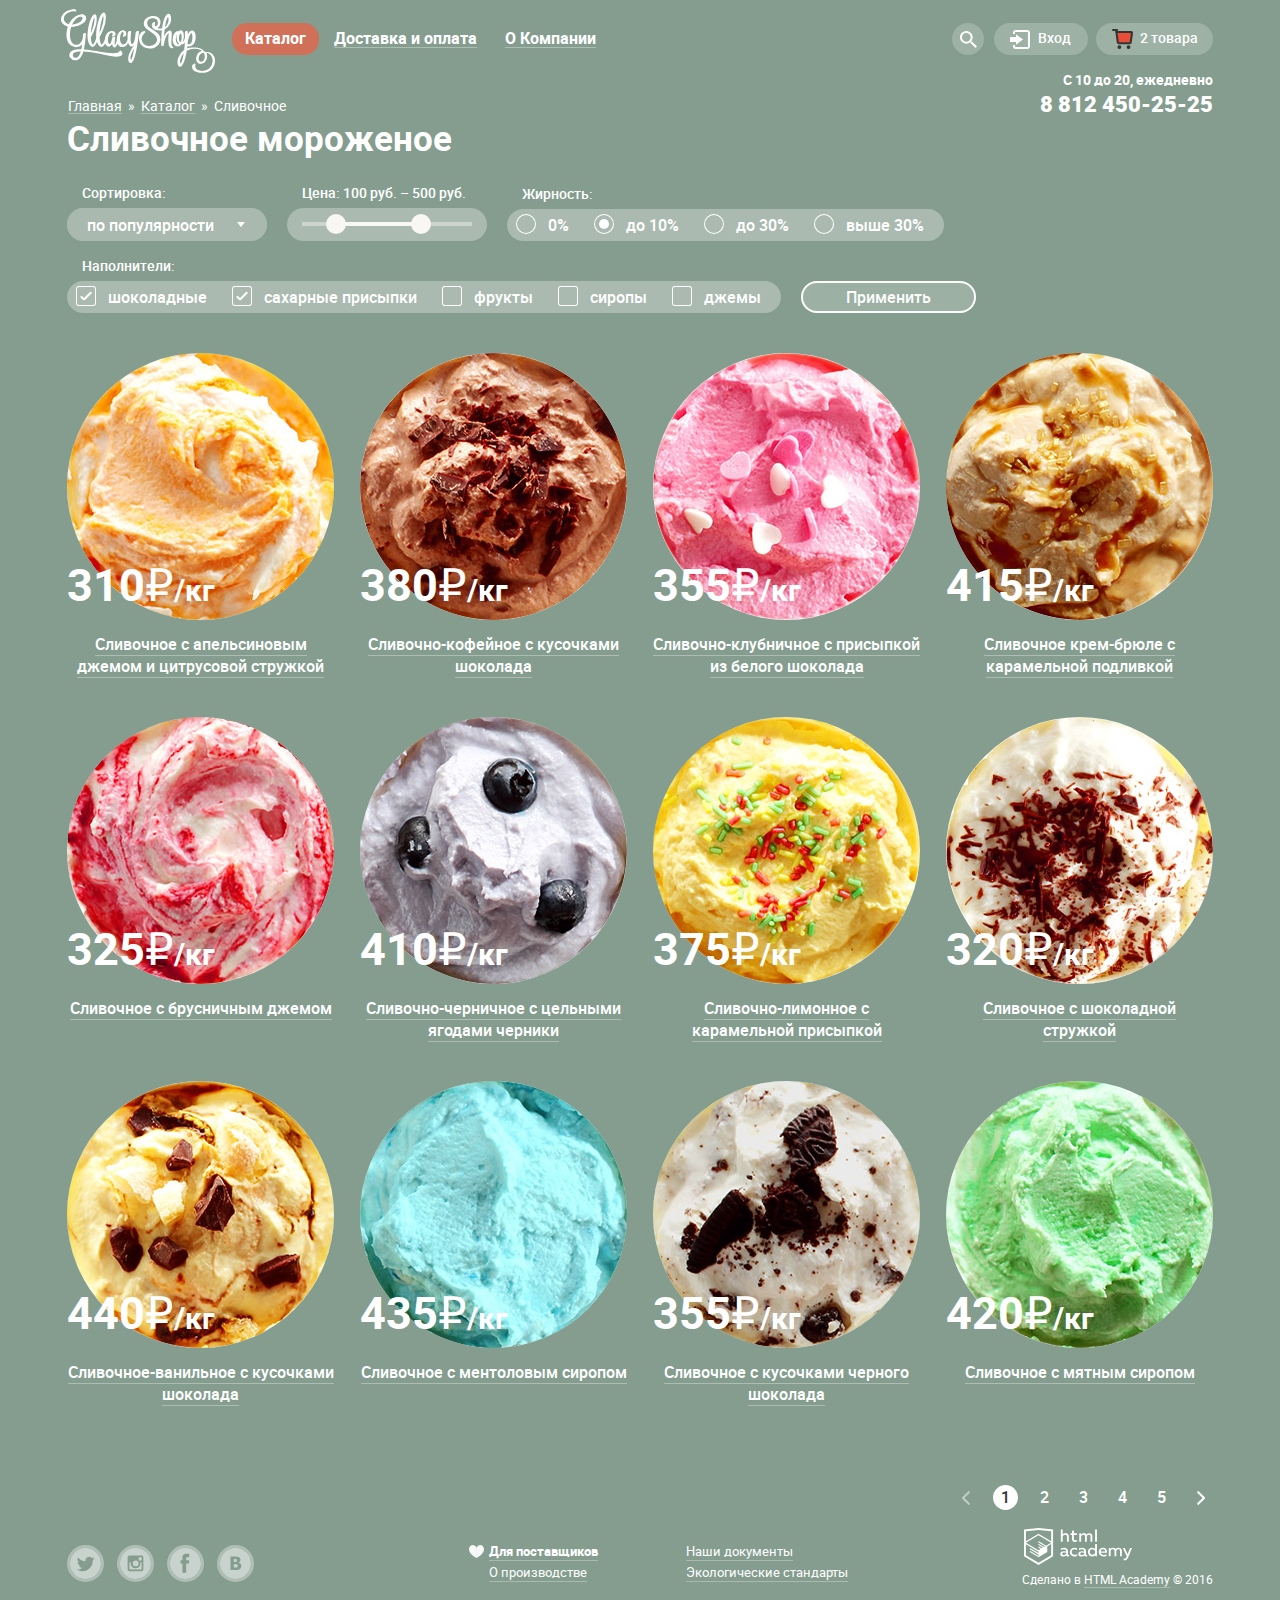
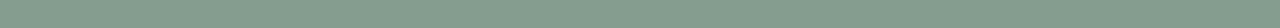
==== commit 1eae8ae6: "Perfect pixel_1" ====
--- a/catalog-creamy.html
+++ b/catalog-creamy.html
@@ -188,8 +188,8 @@
 		
 			<div class="breadcrumbs">
 					<ul>
-						<li><a href="index.html">Главная</a>  &raquo;</li>
-						<li><a href="#">Каталог</a> &raquo;</li>
+						<li><a href="index.html">Главная</a></li>&nbsp;&nbsp;&raquo;&nbsp;
+						<li><a href="#">Каталог</a></li>&nbsp;&nbsp;&raquo;&nbsp;
 						<li><a>Сливочное</a></li>
 					</ul>
 				</div>
--- a/css/style.css
+++ b/css/style.css
@@ -97,6 +97,7 @@
 
 h1 {
 	margin-top: 0;
+	padding-top: 14px;
 
 	font: 35px / 41px "Roboto Bold", Helvetica, sans-serif;
 
@@ -199,14 +200,13 @@
 	display: inline;
 	color: #8fbdec;
 }
-/*-------------------------------
-Как сделать, чтобы у заполненного поля был постоянный серый label??
+
 .field-container input:valid + label,
 .field-container textarea:valid + label {
 	display: inline;
-	color: red;
-}
------------------------------------*/
+	color: #a0a0a0;
+}
+
 .field-container {
 	position: relative;
 }
@@ -234,6 +234,10 @@
 	width: 1146px;
 	margin: 0 auto;
 	padding: 0 27px;
+}
+
+.main {
+	position: relative;
 }
 
 .modal-overlay {
@@ -627,7 +631,7 @@
 
 .user-block .bucket-empty-toggle,
 .user-block .bucket-full-toggle {
-	width: 120px;
+	width: 117px;
 	
 	background-position: 16px center;
 	text-decoration: none;
@@ -931,7 +935,7 @@
 
 .stock {
 	width: 521px;
-	padding: 15px 21px 21px 18px;
+	padding: 15px 21px 22px 18px;
 	margin-bottom: 40px;
 	
 	font: 18px / 22px "Roboto Bold", Helvetica, sans-serif;
@@ -1036,7 +1040,7 @@
 
 .product-price {
 	position: absolute;
-	top: 215px;
+	top: 208px;
 	
 	font: 45px / 45px "Roboto Bold", Helvetica, sans-serif;
 	
@@ -1095,7 +1099,7 @@
 
 .features-container {
 	margin-bottom: 40px;
-	padding: 22px 32px 21px 20px;
+	padding: 22px 0 9px 20px;
 	
 	font: 16px / 22px "Roboto Regular", Helvetica, sans-serif;
 	
@@ -1121,12 +1125,21 @@
 }
 
 .feature {
-	width: 470px;
+	width: 480px;
 	padding-top: 6px;
-	padding-left: 58px;
+	padding-left: 57px;
 	margin-top: 0;
 	
 	font-family: "Roboto Regular", Helvetica, sans-serif;
+	
+	background: no-repeat 0 -6px;
+}
+
+.features-right-column .feature {
+	padding-left: 57px;
+	padding-right: 21px;
+	
+	width: 482px;
 }
 
 .feature p {
@@ -1134,19 +1147,19 @@
 }
 
 .feature-production {
-	background: url(../img/feature-icecream.png) no-repeat 0 10px;
+	background-image: url(../img/feature-icecream.png);
 }
 
 .feature-natural {
-	background: url(../img/feature-leaf.png) no-repeat 0 10px;
+	background-image: url(../img/feature-leaf.png);
 }
 
 .feature-cooperation {
-	background: url(../img/feature-cow.png) no-repeat 0 10px;
+	background-image: url(../img/feature-cow.png);
 }
 
 .feature-termopack {
-	background: url(../img/feature-thermometer.png) no-repeat 0 10px;
+	background-image: url(../img/feature-thermometer.png);
 }
 
 
@@ -1160,8 +1173,8 @@
 
 .blog {
 	float: left;
-	width: 520px;
-	padding: 0 20px;
+	width: 360px;
+	padding: 0 180px 82px 20px;
 	
 	border-radius: 15px;
 	background: white url(../img/blog.jpg) no-repeat;
@@ -1169,8 +1182,9 @@
 }
 
 .blog p {
-	width: 300px;
-	margin-bottom: 92px;
+
+	margin-top: 22px;
+	margin-bottom: 4px;
 	
 	font: 16px / 22px "Roboto Medium", Helvetica, sans-serif;
 }
@@ -1181,41 +1195,18 @@
 	font: 24px / 30px "Roboto Bold", Helvetica, sans-serif;
 	
 	color: #323232;
-	text-decoration: none;
-	border-bottom: 1px solid #b2b2b2;
+	text-decoration: underline;
+	/*border-bottom: 1px solid #b2b2b2;*/
 }
 
 .blog a:hover,
 .blog a:active {
 	color: #e84d37;
-	border-color: #f9cdc4;
-}
-
-/*Как добавить подчеркивание на все 3 строки ссылки?*/
-/*ПОДЧЕРКИВАНИЕ !!!!!!!!!!!!!!!!!!!!!!!!!!!!!!!!!!!!!!*/
-/*
-.blog a::after {
-	content: "";
-	position: absolute;
-	bottom: -1px;
-	left: 0;
-	
-	width: 100%;
-	height: 1px;
-	
-	background: #b2b2b2;
-}
-
-.blog a:hover::after {
-	background: #f9cdc4;
-}
-
-.blog a:active::after {
-	left: -10px;
-	
-	background: #f9cdc4;
-}
-*/
+	/*border-color: #f9cdc4;*/
+}
+
+
+
 
 .subscribe {
 	float: right;
@@ -1232,10 +1223,12 @@
 
 .subscribe p {
 	padding-right: 5px;
-	margin-bottom: 35px;
+	padding-left: 7px;
+	margin-bottom: 36px;
 }
 
 .subscribe-form {
+	padding-left: 6px;
 	margin-bottom: 39px;
 	
 	font: 16px / 24px "Roboto Regular", Helvetica, sans-serif;
@@ -1243,7 +1236,15 @@
 
 .subscribe-form input[type="email"] {
 	width: 326px;
+	padding: 9px 26px 10px 14px;
 	margin-right: 10px;
+	
+}
+
+.subscribe-form input[type="submit"] {
+	padding-left: 17px;
+    padding-top: 8px;
+	padding-right: 18px;
 }
 
 
@@ -1274,11 +1275,11 @@
 
 .map-contacts {
 	position: absolute;
-	top: 50px;
+	top: 62px;
 	right: 27px;
 	
-	width: 250px;
-	padding: 30px 25px;
+	width: 251px;
+	padding: 14px 25px 30px 26px;
 	
 	font: 14px / 20px "Roboto Regular", Helvetica, sans-serif;
 
@@ -1286,12 +1287,39 @@
 	border-radius: 15px;
 }
 
-.contact-address span {
+.map-contacts p {
+	margin: 0;
+}
+
+.map-contacts .contact-address {
+	margin-top: 14px;
+	margin-bottom: 1px;
+}
+
+.map-contacts .contact-telephone {
+	margin-top: 18px;
+	margin-bottom: 5px
+}
+
+.map-contacts .telephone {
+	margin-top: 2px;
+	margin-bottom: 25px;
+}
+
+.contact-address + span {
 	font: 18px / 24px "Roboto Bold", Helvetica, sans-serif;
 }
 
-.contact-telephone span {
+.contact-telephone + span {
 	font: 18px / 22px "Roboto Bold", Helvetica, sans-serif;
+}
+
+.map-contacts .btn {
+	/*padding-right: 27px;
+    padding-left: 27px;
+    padding-top: 8px;
+    padding-bottom: 13px;*/
+	padding: 8px 27px 13px 27px;
 }
 
 
@@ -1403,11 +1431,11 @@
 
 .footer-social .social-btn {
 	display: inline-block;
-	width: 30px;
-	height: 30px;
-	margin-right: 12px;
-	
-	vertical-align: top;
+	width: 31px;
+	height: 31px;
+	margin-right: 9px;
+	
+	vertical-align: middle;
 	font-size: 0;
 	
 	border: 3px solid #c2cec7;
@@ -1431,7 +1459,7 @@
 .social-btn-fb:active,
 .social-btn-vk:active {
 	opacity: 0.8;
-	box-shadow: inset 0 2px 2px #9b9b9b;
+	box-shadow: inset 0 2px 2px 0 #9b9b9b;
 }
 
 .social-btn-inst {
@@ -1456,13 +1484,18 @@
 
 .footer-menu {
 	float: left;
-	padding-left: 150px;
-	margin-top: 20px;
+	padding-left: 206px;
+	margin-top: 32px;
 	
 	text-align: center;
 }
 
 .footer-menu ul {
+	padding: 0;
+	margin: 0;
+	height: 50px;
+	width: 380px;
+	
 	list-style: none;
 	
 	font: 13px / 18px "Roboto Regular", Helvetica, sans-serif;
@@ -1472,6 +1505,16 @@
 	text-align: left;
 }
 
+.footer-menu li {
+	margin-bottom: 3px;
+	width: 182px;
+}
+
+.footer-menu li:nth-child(1),
+.footer-menu li:nth-child(2) 	{
+	width: 145px;
+}
+
 .footer-menu li a {
 	position: relative;
 	
@@ -1525,13 +1568,14 @@
 
 .copyright {
 	float: right;
-	padding-top: 20px;
+	padding-top: 18px;
 	padding-bottom: 40px;
 }
 
 .copyright img {
 	width: 108px;
 	height: 37px;
+	padding-left: 2px;
 }
 
 .copyright p {
@@ -1581,6 +1625,12 @@
 
 
 
+.breadcrumbs {
+	position: absolute;
+	top: -5px;
+	left: 28px;
+}
+
 .breadcrumbs ul {
 	margin: 0;
 	padding: 0;
@@ -1607,9 +1657,10 @@
 	content: "";
 	position: absolute;
 	left: 0;
-	bottom: 0;
-	right: 10px;
-	
+	bottom: 0px;
+	/*right: 10px;*/
+	
+	width: 100%;
 	height: 1px;
 	
 	background: #a9bbb1;
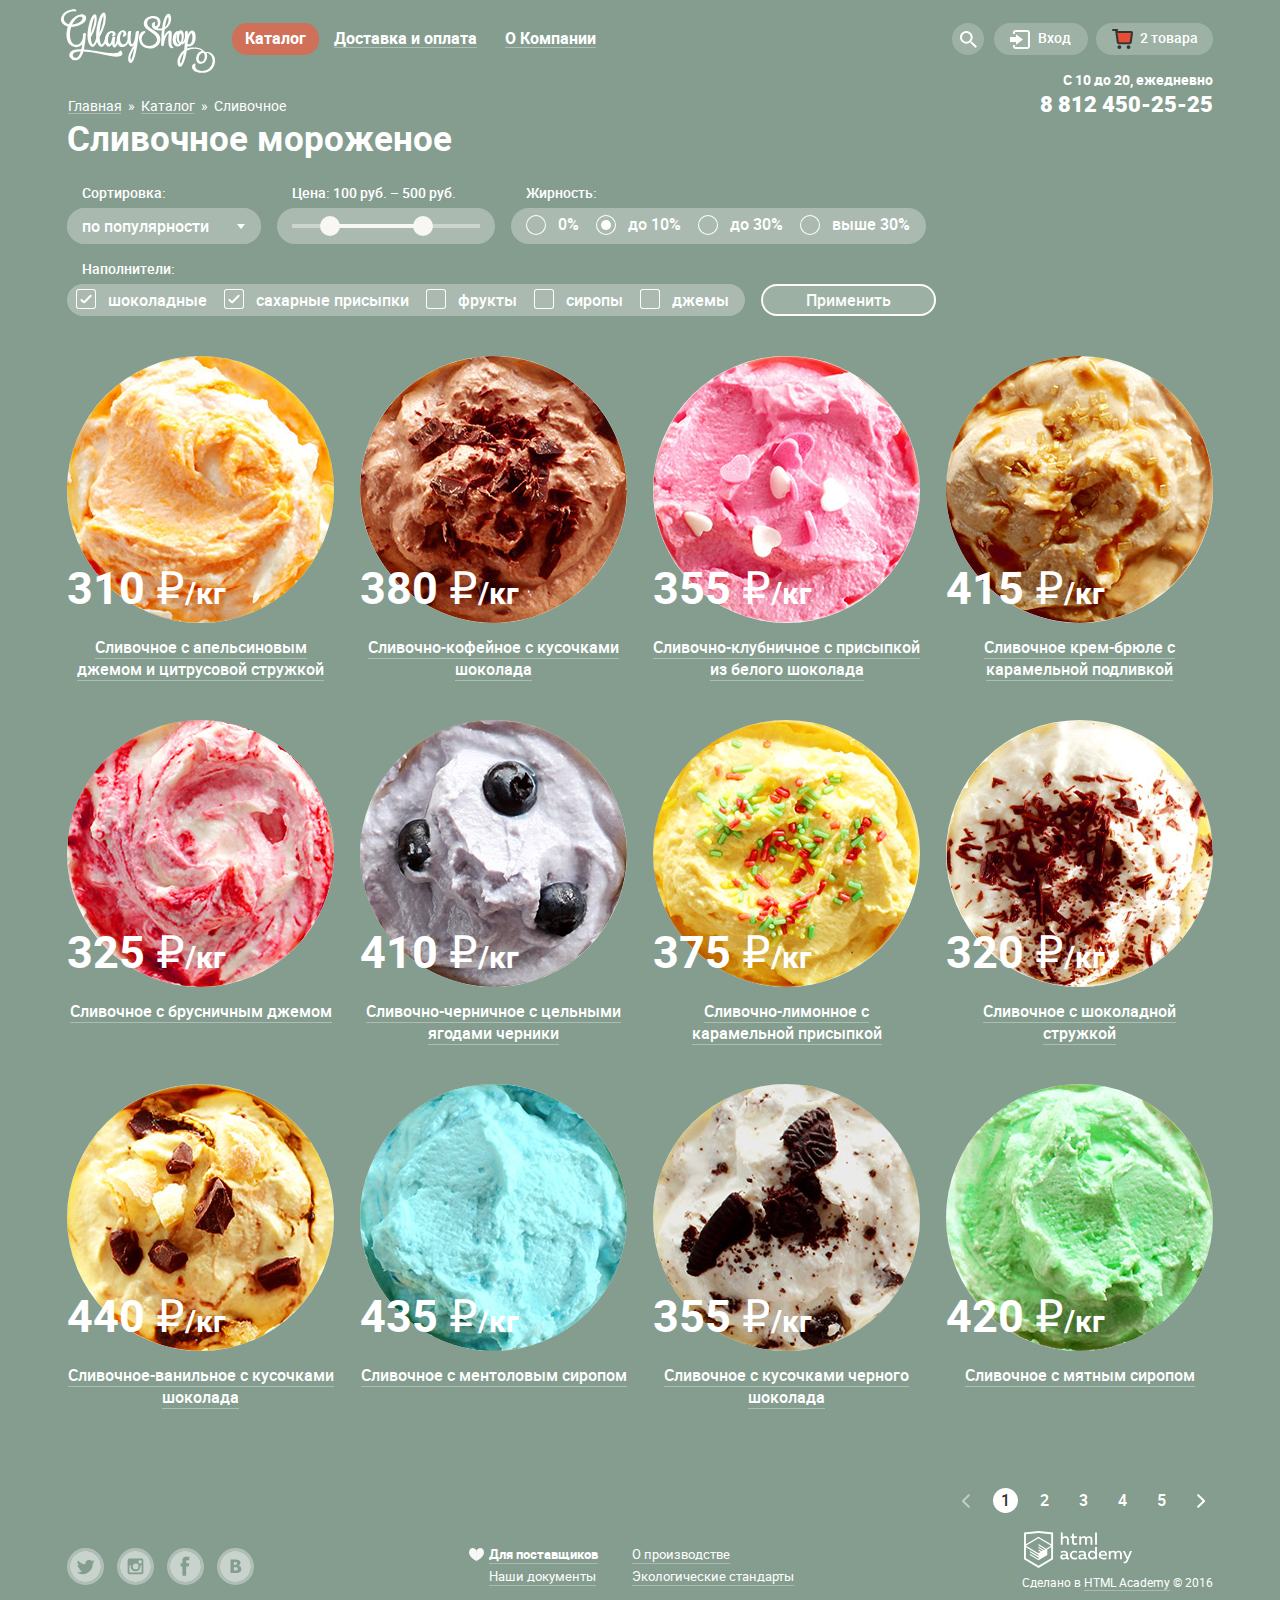
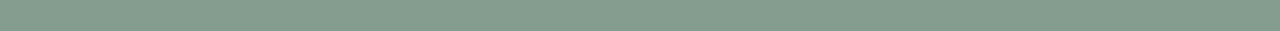
==== commit f7b10c17: "Мелкие исправления" ====
--- a/catalog-creamy.html
+++ b/catalog-creamy.html
@@ -172,10 +172,10 @@
 					<div class="header-contacts">
 						<p>
 							С 10 до 20, ежедневно
-							<div class="header-telephone">
+						</p>
+						<div class="header-telephone">
 								8 812 450-25-25
-							</div>
-						</p>
+						</div>
 					</div>
 					
 				</div>
@@ -188,8 +188,8 @@
 		
 			<div class="breadcrumbs">
 					<ul>
-						<li><a href="index.html">Главная</a></li>&nbsp;&nbsp;&raquo;&nbsp;
-						<li><a href="#">Каталог</a></li>&nbsp;&nbsp;&raquo;&nbsp;
+						<li><a href="index.html">Главная</a></li>
+						<li><a href="#">Каталог</a></li>
 						<li><a>Сливочное</a></li>
 					</ul>
 				</div>
@@ -201,7 +201,7 @@
 				<div class="filter-container">
 					<label for="sort">Сортировка:</label>
 					<div class="filter popularity-filter">
-						<select name="sort" id="sort" unselectable="on">
+						<select name="sort" id="sort">
 							<option value="popularity" selected>по популярности</option>
 							<option value="cheap">сначала недорогие</option>
 							<option value="expensive">сначала дорогие</option>
@@ -314,7 +314,7 @@
 									alt="Сливочное с апельсиновым джемом и цитрусовой стружкой" 
 									width="267" height="267">
 						</div>
-						<div class="product-price">310&#8381;<span>&#047;кг</span></div>
+						<div class="product-price">310 &#8381;<span>&#047;кг</span></div>
 						<p>
 							Сливочное с апельсиновым джемом и цитрусовой стружкой
 						</p>
@@ -331,7 +331,7 @@
 									alt="Сливочно-кофейное с кусочками шоколада"
 									width="267" height="267">
 						</div>
-						<div class="product-price">380&#8381;<span>&#047;кг</span></div>
+						<div class="product-price">380 &#8381;<span>&#047;кг</span></div>
 						<p>
 							Сливочно-кофейное с кусочками шоколада
 						</p>
@@ -348,7 +348,7 @@
 									alt="Сливочно-клубничное с присыпкой из белого шоколада"
 									width="267" height="267">
 						</div>
-						<div class="product-price">355&#8381;<span>&#047;кг</span></div>
+						<div class="product-price">355 &#8381;<span>&#047;кг</span></div>
 						<p>
 							Сливочно-клубничное с присыпкой из белого шоколада
 						</p>
@@ -365,7 +365,7 @@
 									alt="Сливочное крем-брюле с карамельной подливкой" 
 									width="267" height="267">
 						</div>
-						<div class="product-price">415&#8381;<span>&#047;кг</span></div>
+						<div class="product-price">415 &#8381;<span>&#047;кг</span></div>
 						<p>
 							Сливочное крем-брюле с карамельной подливкой
 						</p>
@@ -382,7 +382,7 @@
 									alt="Сливочное с брусничным джемом"
 									width="267" height="267">
 						</div>
-						<div class="product-price">325&#8381;<span>&#047;кг</span></div>
+						<div class="product-price">325 &#8381;<span>&#047;кг</span></div>
 						<p>
 							Сливочное с брусничным джемом
 						</p>
@@ -399,7 +399,7 @@
 									alt="Сливочно-черничное с цельными ягодами черники"
 									width="267" height="267">
 						</div>
-						<div class="product-price">410&#8381;<span>&#047;кг</span></div>
+						<div class="product-price">410 &#8381;<span>&#047;кг</span></div>
 						<p>
 							Сливочно-черничное с цельными ягодами черники
 						</p>
@@ -416,7 +416,7 @@
 									alt="Сливочно-лимонное с карамельной присыпкой"
 									width="267" height="267">
 						</div>
-						<div class="product-price">375&#8381;<span>&#047;кг</span></div>
+						<div class="product-price">375 &#8381;<span>&#047;кг</span></div>
 						<p>
 							Сливочно-лимонное с карамельной присыпкой
 						</p>
@@ -433,7 +433,7 @@
 									alt="Сливочное с шоколадной стружкой" 
 									width="267" height="267">
 						</div>
-						<div class="product-price">320&#8381;<span>&#047;кг</span></div>
+						<div class="product-price">320 &#8381;<span>&#047;кг</span></div>
 						<p>
 							Сливочное с шоколадной стружкой
 						</p>
@@ -450,7 +450,7 @@
 									alt="Сливочное-ванильное с кусочками шоколада"
 									width="267" height="267">
 						</div>
-						<div class="product-price">440&#8381;<span>&#047;кг</span></div>
+						<div class="product-price">440 &#8381;<span>&#047;кг</span></div>
 						<p>
 							Сливочное-ванильное с кусочками шоколада
 						</p>
@@ -467,7 +467,7 @@
 									alt="Сливочное с ментоловым сиропом"
 									width="267" height="267">
 						</div>
-						<div class="product-price">435&#8381;<span>&#047;кг</span></div>
+						<div class="product-price">435 &#8381;<span>&#047;кг</span></div>
 						<p>
 							Сливочное с ментоловым сиропом
 						</p>
@@ -484,7 +484,7 @@
 									alt="Сливочное с кусочками черного шоколада"
 									width="267" height="267">
 						</div>
-						<div class="product-price">355&#8381;<span>&#047;кг</span></div>
+						<div class="product-price">355 &#8381;<span>&#047;кг</span></div>
 						<p>
 							Сливочное с кусочками черного шоколада
 						</p>
@@ -501,7 +501,7 @@
 								alt="Сливочное с мятным сиропом"
 								width="267" height="267">
 						</div>
-						<div class="product-price">420&#8381;<span>&#047;кг</span></div>
+						<div class="product-price">420 &#8381;<span>&#047;кг</span></div>
 						<p>
 							Сливочное с мятным сиропом
 						</p>
--- a/css/style.css
+++ b/css/style.css
@@ -1057,6 +1057,7 @@
 	
 	font: 16px / 22px "Roboto Medium", Helvetica, sans-serif;
 	white-space: normal;
+	line-height: 12px;
 	
 	border-bottom: 1px solid #adbdb4;
 }
@@ -1084,8 +1085,13 @@
 	
 	background: #9db1a5;
 	border-radius: 5px;
-}
-
+	/*opacity: 0.9;*/
+}
+/*Как сделать кнопку непрозрачной?
+.product .hide-product-container a {
+	opacity: 1;
+}
+*/
 .product:hover .hide-product-container {
 	display: block;
 }
@@ -1265,6 +1271,13 @@
 	margin: 0 auto;
 }
 
+.map-container iframe {
+	width: 100%;
+	height: 430px;
+	
+	border: 0;
+}
+
 .contacts-container {
 	position: relative;
 	width: 1200px;
@@ -1272,6 +1285,8 @@
 	
 	background: green;
 }
+
+
 
 .map-contacts {
 	position: absolute;
@@ -1315,10 +1330,6 @@
 }
 
 .map-contacts .btn {
-	/*padding-right: 27px;
-    padding-left: 27px;
-    padding-top: 8px;
-    padding-bottom: 13px;*/
 	padding: 8px 27px 13px 27px;
 }
 
@@ -1493,26 +1504,25 @@
 .footer-menu ul {
 	padding: 0;
 	margin: 0;
-	height: 50px;
-	width: 380px;
+	/*height: 50px;*/
+	width: 370px;
 	
 	list-style: none;
 	
 	font: 13px / 18px "Roboto Regular", Helvetica, sans-serif;
-	   -moz-column-count: 2;
-	-webkit-column-count: 2;
-	        column-count: 2;
 	text-align: left;
 }
 
 .footer-menu li {
-	margin-bottom: 3px;
+	display: inline-block;
+	margin-bottom: 4px;
+	
 	width: 182px;
 }
 
 .footer-menu li:nth-child(1),
-.footer-menu li:nth-child(2) 	{
-	width: 145px;
+.footer-menu li:nth-child(3) 	{
+	width: 140px;
 }
 
 .footer-menu li a {
@@ -1636,9 +1646,6 @@
 	padding: 0;
 	
 	font: 14px / 16px "Roboto Regular", Helvetica, sans-serif;
-	-webkit-column-count: 2;
-	   -moz-column-count: 2;
-	        column-count: 2;
 }
 
 .breadcrumbs li {
@@ -1647,6 +1654,14 @@
 	display: inline-block;
 	
 	vertical-align: top;
+}
+
+.breadcrumbs li::after {
+	content: "\00A0\00A0\00BB\00A0";
+}
+
+.breadcrumbs li:last-child::after {
+	content: "";
 }
 
 .breadcrumbs li a {
@@ -1658,15 +1673,15 @@
 	position: absolute;
 	left: 0;
 	bottom: 0px;
-	/*right: 10px;*/
-	
-	width: 100%;
+	right: 17px;
+	
+	
 	height: 1px;
 	
 	background: #a9bbb1;
 }
 
-.breadcrumbs li a:hover::after {
+.breadcrumbs li:hover a::after {
 	background: #a7a294;
 }
 
@@ -1701,17 +1716,13 @@
 	position: relative;
 	
 	display: inline-block;
-	margin-right: 16px;
+	margin-right: 12px;
 	
 	vertical-align: bottom;
 }
 
-.filter-container:nth-child(2) {
-	width: 200px;
-}
-
 .filter {
-	padding: 5px 20px;
+	padding: 5px 16px 5px 20px;
 	margin-top: 5px;
 	
 	border-radius: 20px;
@@ -1729,12 +1740,18 @@
 	font: 14px / 16px "Roboto Regular", Helvetica, sans-serif;
 }
 
+.fat-filter {
+    padding-top: 5px;
+    padding-left: 26px;
+    padding-bottom: 9px;
+}
+
 .fill-filter label,
 .fat-filter label {
 	position: relative;
 	
 	margin-left: 21px;
-	margin-right: 32px;
+    margin-right: 24px;
 }
 
 .fill-filter label:last-child,
@@ -1795,6 +1812,7 @@
 
 .filter label .radio-indicator {
 	position: absolute;
+	top: 2px;
 	left: -32px;
 	
 	width: 20px;
@@ -1835,11 +1853,7 @@
 }
 
 .popularity-filter select {
-	width: 200px;
-	height: 33px;
-	
-	padding-left: 20px;
-	padding-right: 20px;
+	padding: 9px 33px 9px 15px;
 	
 	border: none;
 	border-radius: 20px;
@@ -1875,8 +1889,8 @@
 .price-filter {
 	position: relative;
 	
-	padding: 14px 15px 5px 15px;
-	height: 14px;
+	width: 188px;
+	padding: 16px 15px 16px 15px;
 }
 
 .price-filter .scale {
@@ -1907,25 +1921,27 @@
 }
 
 .price-filter .toggle-min {
-	left: 39px;
+	top: 8px;
+	left: 43px;
 }
 
 .price-filter .toggle-min:hover {
-	top: 5px;
-	left: 38px;
+	top: 7px;
+	left: 42px;
 	
 	border: 1px solid #f8f7f4;
 }
 
+.price-filter .toggle-max {
+	top: 8px;
+	left: 136px;
+}
+
 .price-filter .toggle-max:hover {
-	top: 5px;
-	left: 123px;
+	top: 7px;
+	left: 135px;
 	
 	border: 1px solid #f8f7f4;
-}
-
-.price-filter .toggle-max {
-	left: 124px;
 }
 
 .filter .filter-submit {
